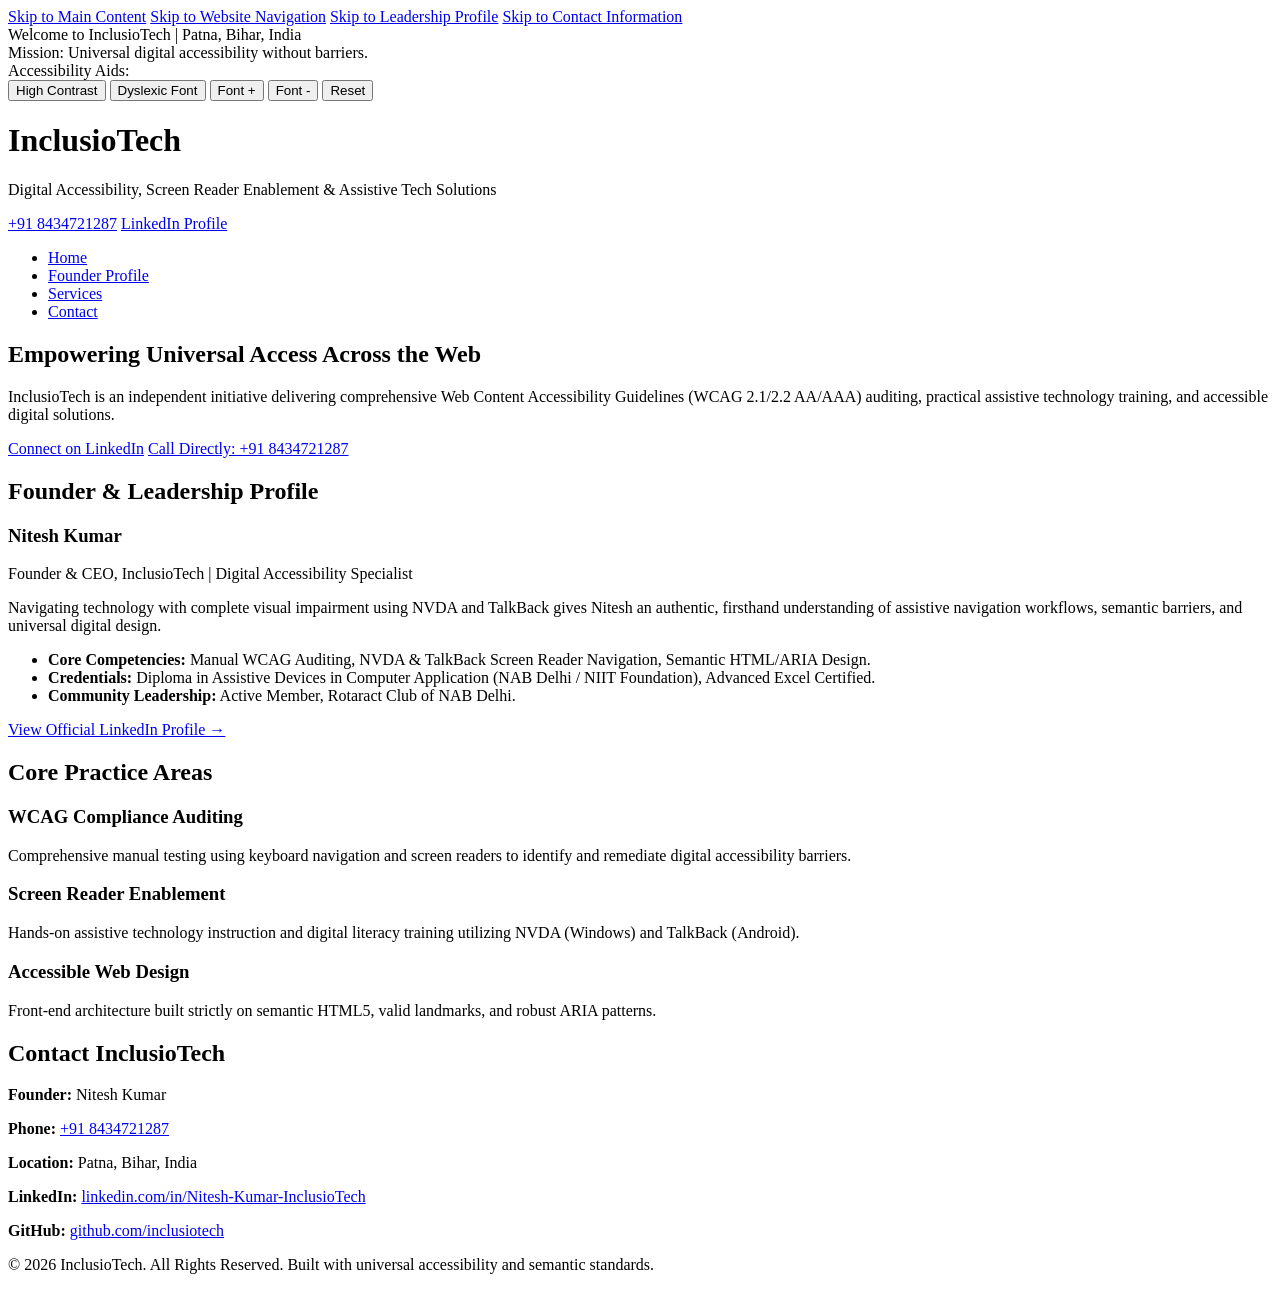
==== index.html @ ae32430d "Update index.html" ====
<!DOCTYPE html>
<html lang="en" dir="ltr">
<head>
  <meta charset="UTF-8">
  <meta name="viewport" content="width=device-width, initial-scale=1.0">
  
  <!-- =====================================================================
       ENTERPRISE METADATA & ACCESSIBILITY DIRECTIVES
       Entity: InclusioTech
       Founder & CEO: Nitesh Kumar
       Conformance: W3C WCAG 2.0 / 2.1 / 2.2 (Level AAA) & WAI-ARIA 1.2
       ===================================================================== -->
  <title>InclusioTech | Nitesh Kumar - Digital Accessibility, WCAG Auditing & Training</title>
  <meta name="title" content="InclusioTech | Nitesh Kumar - Digital Accessibility, WCAG Auditing & Training">
  <meta name="description" content="Official web portal of InclusioTech, founded by Nitesh Kumar. Providing enterprise digital accessibility audits, NVDA & TalkBack screen reader enablement, WCAG compliance training, and assistive technology solutions.">
  <meta name="keywords" content="InclusioTech, Nitesh Kumar, Nitesh InclusioTech, InclusioTech Nitesh Kumar, Digital Accessibility Specialist, NVDA Expert, TalkBack Trainer, WCAG Auditor, Assistive Technology India, Rotaract Club of NAB Delhi">
  <meta name="author" content="Nitesh Kumar">
  <meta name="robots" content="index, follow">
  <link rel="canonical" href="https://inclusiotech.github.io/">

  <!-- Open Graph / LinkedIn / Social Preview -->
  <meta property="og:type" content="website">
  <meta property="og:url" content="https://inclusiotech.github.io/">
  <meta property="og:title" content="InclusioTech | Official Portal of Nitesh Kumar">
  <meta property="og:description" content="Digital Accessibility, Screen Reader Enablement, and Assistive Technology Solutions by Nitesh Kumar.">
  <meta property="og:site_name" content="InclusioTech">

  <!-- Google Knowledge Graph Schema (JSON-LD) -->
  <script type="application/ld+json">
  {
    "@context": "https://schema.org",
    "@graph": [
      {
        "@type": "Person",
        "@id": "https://inclusiotech.github.io/#person",
        "name": "Nitesh Kumar",
        "jobTitle": "Founder & CEO, Digital Accessibility Specialist",
        "url": "https://inclusiotech.github.io/",
        "telephone": "+918434721287",
        "sameAs": [
          "https://www.linkedin.com/in/Nitesh-Kumar-InclusioTech",
          "https://github.com/inclusiotech"
        ],
        "knowsAbout": [
          "Web Content Accessibility Guidelines (WCAG)",
          "NVDA Screen Reader",
          "TalkBack Screen Reader",
          "Digital Accessibility Auditing",
          "Assistive Technology",
          "Accessible Front-End Web Development"
        ],
        "worksFor": {
          "@type": "Organization",
          "@id": "https://inclusiotech.github.io/#organization"
        },
        "memberOf": {
          "@type": "Organization",
          "name": "Rotaract Club of NAB Delhi"
        },
        "address": {
          "@type": "PostalAddress",
          "addressLocality": "Patna",
          "addressRegion": "Bihar",
          "addressCountry": "India"
        }
      },
      {
        "@type": "Organization",
        "@id": "https://inclusiotech.github.io/#organization",
        "name": "InclusioTech",
        "alternateName": ["Inclusio Tech", "InclusioTech by Nitesh Kumar"],
        "url": "https://inclusiotech.github.io/",
        "founder": {
          "@id": "https://inclusiotech.github.io/#person"
        },
        "contactPoint": {
          "@type": "ContactPoint",
          "telephone": "+918434721287",
          "contactType": "customer service",
          "areaServed": "IN",
          "availableLanguage": ["English", "Hindi"]
        },
        "description": "Enterprise digital accessibility auditing, assistive device training, and WCAG compliance consultancy."
      }
    ]
  }
  </script>

  <!-- External Unified Stylesheet -->
  <link rel="stylesheet" href="style.css">
</head>
<body>

  <!-- 1. ACCESSIBLE SKIP LINKS -->
  <nav class="skip-links-region" aria-label="Skip links">
    <a href="#main-content" class="skip-link">Skip to Main Content</a>
    <a href="#menu-navigation" class="skip-link">Skip to Website Navigation</a>
    <a href="#founder-section" class="skip-link">Skip to Leadership Profile</a>
    <a href="#contact-landmark" class="skip-link">Skip to Contact Information</a>
  </nav>

  <!-- 2. TELEMETRY RIBBON -->
  <div class="telemetry-ribbon" aria-label="Live Status Banner">
    <div class="container ribbon-grid">
      <div class="ribbon-block">
        <span id="live-greeting" class="ribbon-highlight">Welcome to InclusioTech</span>
        <span class="divider" aria-hidden="true">|</span>
        <span id="live-location" tabindex="0">Patna, Bihar, India</span>
      </div>
      <div class="ribbon-block ribbon-quote-box" aria-hidden="true">
        <span class="quote-title">Mission: </span>
        <span id="dynamic-quote" class="quote-text">Universal digital accessibility without barriers.</span>
      </div>
    </div>
  </div>

  <!-- 3. ACCESSIBILITY DISPLAY CONTROLS -->
  <div class="a11y-toolbar-region">
    <div class="container a11y-toolbar-flex">
      <span class="toolbar-title" id="toolbar-heading">Accessibility Aids:</span>
      <div class="toolbar-buttons" role="group" aria-labelledby="toolbar-heading">
        <button type="button" id="btn-contrast" class="tool-btn" aria-pressed="false">High Contrast</button>
        <button type="button" id="btn-dyslexic" class="tool-btn" aria-pressed="false">Dyslexic Font</button>
        <button type="button" id="btn-text-inc" class="tool-btn" aria-label="Increase text size">Font +</button>
        <button type="button" id="btn-text-dec" class="tool-btn" aria-label="Decrease text size">Font -</button>
        <button type="button" id="btn-reset-pref" class="tool-btn" aria-label="Reset display preferences">Reset</button>
      </div>
    </div>
  </div>

  <!-- 4. HEADER & BRANDING LANDMARK -->
  <header role="banner" class="site-header">
    <div class="container header-flex">
      <div class="branding-group">
        <h1 id="site-heading">
          <span class="brand-title">InclusioTech</span>
        </h1>
        <p class="brand-tagline">Digital Accessibility, Screen Reader Enablement & Assistive Tech Solutions</p>
      </div>

      <!-- Quick Contact Pills in Header -->
      <div class="header-contact-pills" aria-label="Quick contact links">
        <a href="tel:+918434721287" class="pill-link" aria-label="Call InclusioTech">+91 8434721287</a>
        <a href="https://www.linkedin.com/in/Nitesh-Kumar-InclusioTech" target="_blank" rel="noopener noreferrer" class="pill-link" aria-label="Visit Nitesh Kumar LinkedIn Profile">LinkedIn Profile</a>
      </div>
    </div>

    <!-- Main Navigation Bar -->
    <nav id="menu-navigation" class="main-nav" aria-label="Primary Navigation">
      <div class="container nav-container">
        <ul class="nav-list">
          <li><a href="index.html" class="nav-link active" aria-current="page">Home</a></li>
          <li><a href="#founder-section" class="nav-link">Founder Profile</a></li>
          <li><a href="#services-section" class="nav-link">Services</a></li>
          <li><a href="#contact-landmark" class="nav-link">Contact</a></li>
        </ul>
      </div>
    </nav>
  </header>

  <!-- 5. MAIN CONTENT REGION -->
  <main id="main-content" role="main" class="main-content-region">
    <div class="container">

      <!-- Hero Introduction -->
      <section class="hero-card" aria-labelledby="hero-title">
        <h2 id="hero-title">Empowering Universal Access Across the Web</h2>
        <p>InclusioTech is an independent initiative delivering comprehensive Web Content Accessibility Guidelines (WCAG 2.1/2.2 AA/AAA) auditing, practical assistive technology training, and accessible digital solutions.</p>
        <div class="hero-actions">
          <a href="https://www.linkedin.com/in/Nitesh-Kumar-InclusioTech" target="_blank" rel="noopener noreferrer" class="btn btn-primary">Connect on LinkedIn</a>
          <a href="tel:+918434721287" class="btn btn-secondary">Call Directly: +91 8434721287</a>
        </div>
      </section>

      <!-- Founder & Leadership Section -->
      <section id="founder-section" class="section-card" aria-labelledby="founder-heading">
        <h2 id="founder-heading">Founder & Leadership Profile</h2>
        <div class="founder-details">
          <h3>Nitesh Kumar</h3>
          <p class="role-badge">Founder & CEO, InclusioTech | Digital Accessibility Specialist</p>
          <p>Navigating technology with complete visual impairment using NVDA and TalkBack gives Nitesh an authentic, firsthand understanding of assistive navigation workflows, semantic barriers, and universal digital design.</p>
          
          <ul class="credentials-list">
            <li><strong>Core Competencies:</strong> Manual WCAG Auditing, NVDA & TalkBack Screen Reader Navigation, Semantic HTML/ARIA Design.</li>
            <li><strong>Credentials:</strong> Diploma in Assistive Devices in Computer Application (NAB Delhi / NIIT Foundation), Advanced Excel Certified.</li>
            <li><strong>Community Leadership:</strong> Active Member, Rotaract Club of NAB Delhi.</li>
          </ul>

          <div class="profile-links">
            <a href="https://www.linkedin.com/in/Nitesh-Kumar-InclusioTech" target="_blank" rel="noopener noreferrer" class="social-btn linkedin-btn">
              <span>View Official LinkedIn Profile &rarr;</span>
            </a>
          </div>
        </div>
      </section>

      <!-- Core Services & Expertise -->
      <section id="services-section" class="section-card" aria-labelledby="services-heading">
        <h2 id="services-heading">Core Practice Areas</h2>
        <div class="services-grid">
          <div class="service-item">
            <h3>WCAG Compliance Auditing</h3>
            <p>Comprehensive manual testing using keyboard navigation and screen readers to identify and remediate digital accessibility barriers.</p>
          </div>
          <div class="service-item">
            <h3>Screen Reader Enablement</h3>
            <p>Hands-on assistive technology instruction and digital literacy training utilizing NVDA (Windows) and TalkBack (Android).</p>
          </div>
          <div class="service-item">
            <h3>Accessible Web Design</h3>
            <p>Front-end architecture built strictly on semantic HTML5, valid landmarks, and robust ARIA patterns.</p>
          </div>
        </div>
      </section>

    </div>
  </main>

  <!-- 6. FOOTER LANDMARK -->
  <footer id="contact-landmark" role="contentinfo" class="site-footer">
    <div class="container footer-content">
      <div class="footer-info">
        <h2>Contact InclusioTech</h2>
        <p><strong>Founder:</strong> Nitesh Kumar</p>
        <p><strong>Phone:</strong> <a href="tel:+918434721287">+91 8434721287</a></p>
        <p><strong>Location:</strong> Patna, Bihar, India</p>
        <p><strong>LinkedIn:</strong> <a href="https://www.linkedin.com/in/Nitesh-Kumar-InclusioTech" target="_blank" rel="noopener noreferrer">linkedin.com/in/Nitesh-Kumar-InclusioTech</a></p>
        <p><strong>GitHub:</strong> <a href="https://github.com/inclusiotech" target="_blank" rel="noopener noreferrer">github.com/inclusiotech</a></p>
      </div>
      <div class="footer-bottom">
        <p>&copy; 2026 InclusioTech. All Rights Reserved. Built with universal accessibility and semantic standards.</p>
      </div>
    </div>
  </footer>

</body>
</html>
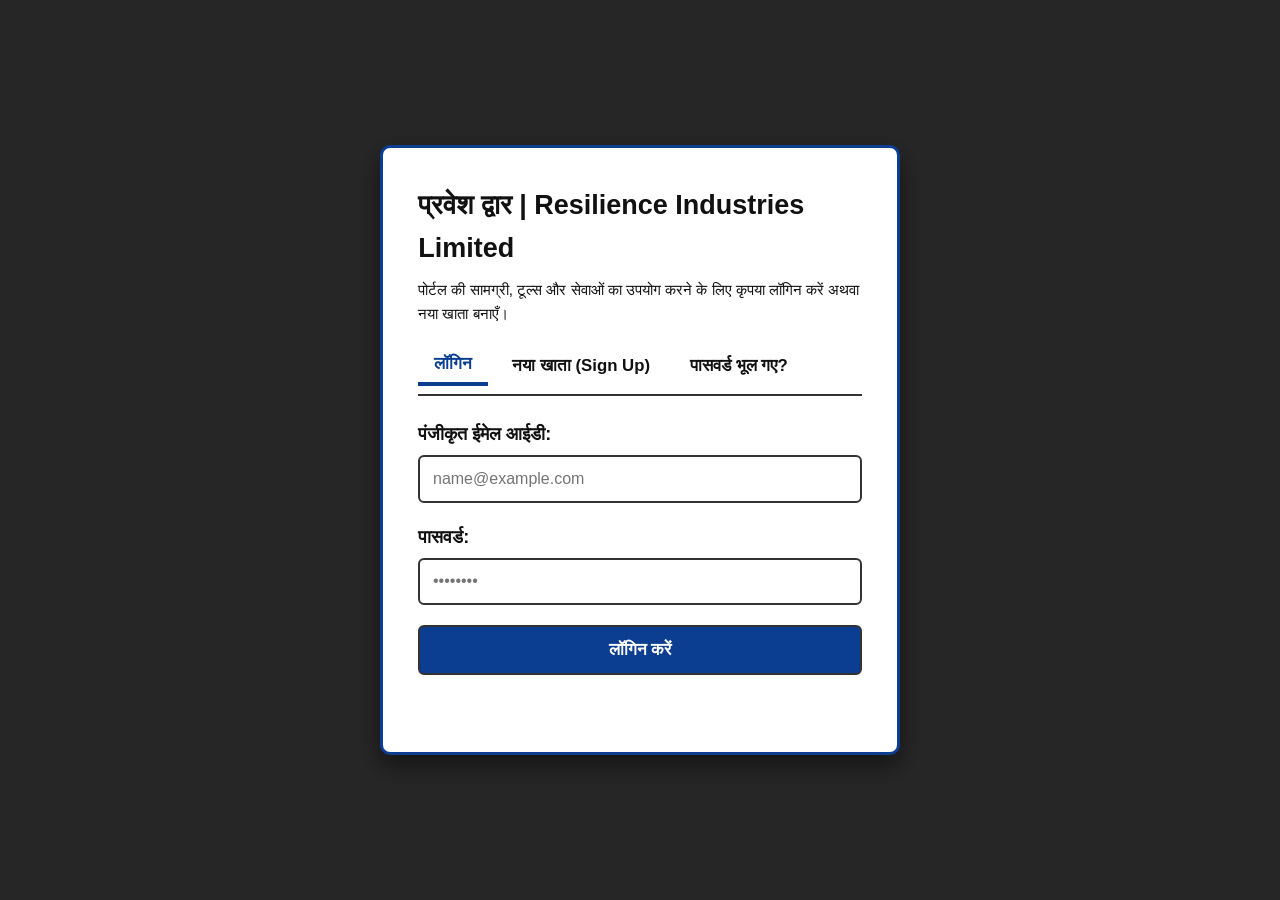
==== commit f2fb2eeb: "Update print statement from 'Hello' to 'Goodbye'" ====
--- a/index.html
+++ b/index.html
@@ -1,237 +1,341 @@
 <!DOCTYPE html>
-<html lang="en" dir="ltr">
+<html lang="hi" dir="ltr">
 <head>
   <meta charset="UTF-8">
   <meta name="viewport" content="width=device-width, initial-scale=1.0">
+  <title>Resilience Industries Limited | डिजिटल एक्सेसिबिलिटी, WCAG 2.2 AAA ऑडिटिंग एवं असिस्टिव सॉल्यूशन्स</title>
   
-  <!-- =====================================================================
-       ENTERPRISE METADATA & ACCESSIBILITY DIRECTIVES
-       Entity: InclusioTech
-       Founder & CEO: Nitesh Kumar
-       Conformance: W3C WCAG 2.0 / 2.1 / 2.2 (Level AAA) & WAI-ARIA 1.2
-       ===================================================================== -->
-  <title>InclusioTech | Nitesh Kumar - Digital Accessibility, WCAG Auditing & Training</title>
-  <meta name="title" content="InclusioTech | Nitesh Kumar - Digital Accessibility, WCAG Auditing & Training">
-  <meta name="description" content="Official web portal of InclusioTech, founded by Nitesh Kumar. Providing enterprise digital accessibility audits, NVDA & TalkBack screen reader enablement, WCAG compliance training, and assistive technology solutions.">
-  <meta name="keywords" content="InclusioTech, Nitesh Kumar, Nitesh InclusioTech, InclusioTech Nitesh Kumar, Digital Accessibility Specialist, NVDA Expert, TalkBack Trainer, WCAG Auditor, Assistive Technology India, Rotaract Club of NAB Delhi">
+  <!-- SEO एवं प्राथमिक मेटा टैग्स -->
+  <meta name="description" content="Resilience Industries Limited (RIL) - विश्वस्तरीय डिजिटल एक्सेसिबिलिटी, WCAG 2.2 AA/AAA ऑडिटिंग, VPAT रिपोर्टिंग और सहायक तकनीक समाधान।">
+  <meta name="keywords" content="Accessibility, WCAG 2.2, VPAT, Screen Reader, NVDA, TalkBack, RIL, Nitesh Kumar">
   <meta name="author" content="Nitesh Kumar">
-  <meta name="robots" content="index, follow">
-  <link rel="canonical" href="https://inclusiotech.github.io/">
-
-  <!-- Open Graph / LinkedIn / Social Preview -->
+  <meta name="theme-color" content="#0b3d91">
+
+  <!-- Open Graph / सोशल मीडिया कार्ड्स -->
+  <meta property="og:title" content="Resilience Industries Limited | सेंटर फॉर डिजिटल एक्सेसिबिलिटी">
+  <meta property="og:description" content="विश्वस्तरीय डिजिटल एक्सेसिबिलिटी, स्क्रीन रीडर ऑडिटिंग एवं कंसल्टेंसी सेवाएं।">
+  <meta property="og:url" content="https://resilience-industries.github.io/">
   <meta property="og:type" content="website">
-  <meta property="og:url" content="https://inclusiotech.github.io/">
-  <meta property="og:title" content="InclusioTech | Official Portal of Nitesh Kumar">
-  <meta property="og:description" content="Digital Accessibility, Screen Reader Enablement, and Assistive Technology Solutions by Nitesh Kumar.">
-  <meta property="og:site_name" content="InclusioTech">
-
-  <!-- Google Knowledge Graph Schema (JSON-LD) -->
+
+  <!-- Schema.org JSON-LD Structured Data -->
   <script type="application/ld+json">
   {
     "@context": "https://schema.org",
-    "@graph": [
-      {
-        "@type": "Person",
-        "@id": "https://inclusiotech.github.io/#person",
-        "name": "Nitesh Kumar",
-        "jobTitle": "Founder & CEO, Digital Accessibility Specialist",
-        "url": "https://inclusiotech.github.io/",
-        "telephone": "+918434721287",
-        "sameAs": [
-          "https://www.linkedin.com/in/Nitesh-Kumar-InclusioTech",
-          "https://github.com/inclusiotech"
-        ],
-        "knowsAbout": [
-          "Web Content Accessibility Guidelines (WCAG)",
-          "NVDA Screen Reader",
-          "TalkBack Screen Reader",
-          "Digital Accessibility Auditing",
-          "Assistive Technology",
-          "Accessible Front-End Web Development"
-        ],
-        "worksFor": {
-          "@type": "Organization",
-          "@id": "https://inclusiotech.github.io/#organization"
-        },
-        "memberOf": {
-          "@type": "Organization",
-          "name": "Rotaract Club of NAB Delhi"
-        },
-        "address": {
-          "@type": "PostalAddress",
-          "addressLocality": "Patna",
-          "addressRegion": "Bihar",
-          "addressCountry": "India"
-        }
-      },
-      {
-        "@type": "Organization",
-        "@id": "https://inclusiotech.github.io/#organization",
-        "name": "InclusioTech",
-        "alternateName": ["Inclusio Tech", "InclusioTech by Nitesh Kumar"],
-        "url": "https://inclusiotech.github.io/",
-        "founder": {
-          "@id": "https://inclusiotech.github.io/#person"
-        },
-        "contactPoint": {
-          "@type": "ContactPoint",
-          "telephone": "+918434721287",
-          "contactType": "customer service",
-          "areaServed": "IN",
-          "availableLanguage": ["English", "Hindi"]
-        },
-        "description": "Enterprise digital accessibility auditing, assistive device training, and WCAG compliance consultancy."
-      }
-    ]
+    "@type": "ProfessionalService",
+    "name": "Resilience Industries Limited",
+    "url": "https://resilience-industries.github.io/",
+    "logo": "https://resilience-industries.github.io/assets/images/logo.png",
+    "founder": {
+      "@type": "Person",
+      "name": "Nitesh Kumar",
+      "sameAs": "https://www.linkedin.com/in/nitesh-kumar-AT"
+    },
+    "sameAs": [
+      "https://www.linkedin.com/company/resilience-industries-limited"
+    ],
+    "telephone": "+91-8434721287",
+    "email": "niteshkumar91845@gmail.com",
+    "address": {
+      "@type": "PostalAddress",
+      "addressLocality": "Masaurhi",
+      "addressRegion": "Bihar",
+      "postalCode": "804452",
+      "addressCountry": "IN"
+    },
+    "description": "Enterprise-grade digital accessibility consulting, WCAG 2.2 AAA conformance testing, and VPAT ACR production."
   }
   </script>
 
-  <!-- External Unified Stylesheet -->
+  <!-- केवल बाहरी स्टाइलशीट (No Inline CSS) -->
   <link rel="stylesheet" href="style.css">
+
+  <!-- तृतीय-पक्ष SDKs (Razorpay & reCAPTCHA v3) -->
+  <script src="https://checkout.razorpay.com/v1/checkout.js" defer></script>
+  <script src="https://www.google.com/recaptcha/api.js?render=6Ldur_MtAAAAAGQlqUGYPk6103KttHViERKln2NF" async defer></script>
+
+  <!-- केवल मुख्य बाहरी जावास्क्रिप्ट मॉड्यूल (No Inline JS) -->
+  <script type="module" src="script.js" defer></script>
 </head>
 <body>
 
-  <!-- 1. ACCESSIBLE SKIP LINKS -->
-  <nav class="skip-links-region" aria-label="Skip links">
-    <a href="#main-content" class="skip-link">Skip to Main Content</a>
-    <a href="#menu-navigation" class="skip-link">Skip to Website Navigation</a>
-    <a href="#founder-section" class="skip-link">Skip to Leadership Profile</a>
-    <a href="#contact-landmark" class="skip-link">Skip to Contact Information</a>
-  </nav>
-
-  <!-- 2. TELEMETRY RIBBON -->
-  <div class="telemetry-ribbon" aria-label="Live Status Banner">
-    <div class="container ribbon-grid">
-      <div class="ribbon-block">
-        <span id="live-greeting" class="ribbon-highlight">Welcome to InclusioTech</span>
-        <span class="divider" aria-hidden="true">|</span>
-        <span id="live-location" tabindex="0">Patna, Bihar, India</span>
-      </div>
-      <div class="ribbon-block ribbon-quote-box" aria-hidden="true">
-        <span class="quote-title">Mission: </span>
-        <span id="dynamic-quote" class="quote-text">Universal digital accessibility without barriers.</span>
-      </div>
+  <!-- 1. कीबोर्ड एवं स्क्रीन रीडर उपयोगकर्ताओं के लिए स्किप लिंक्स -->
+  <a href="#main-content" class="skip-link">सीधे मुख्य सामग्री पर जाएँ (Skip to Content)</a>
+  <a href="#main-navigation" class="skip-link">सीधे नेविगेशन मेन्यू पर जाएँ (Skip to Navigation)</a>
+
+  <!-- 2. अनिवार्य ऑथ-गेटवे मोडल (लॉगिन/साइन-अप वॉल) -->
+  <div id="auth-gate-modal" class="auth-gate-overlay" role="dialog" aria-modal="true" aria-labelledby="auth-modal-title">
+    <div class="auth-gate-box">
+      <h2 id="auth-modal-title" style="margin-bottom: 0.5rem;">प्रवेश द्वार | Resilience Industries Limited</h2>
+      <p style="margin-bottom: 1.2rem; font-size: 0.95rem;">पोर्टल की सामग्री, टूल्स और सेवाओं का उपयोग करने के लिए कृपया लॉगिन करें अथवा नया खाता बनाएँ।</p>
+      
+      <!-- टैब स्विचर -->
+      <div class="auth-tabs" role="tablist" aria-label="प्रमाणीकरण विकल्प">
+        <button id="tab-btn-login" class="auth-tab-btn" role="tab" aria-selected="true" aria-controls="form-login-tab" onclick="switchAuthTab('login')">लॉगिन</button>
+        <button id="tab-btn-signup" class="auth-tab-btn" role="tab" aria-selected="false" aria-controls="form-signup-tab" onclick="switchAuthTab('signup')">नया खाता (Sign Up)</button>
+        <button id="tab-btn-reset" class="auth-tab-btn" role="tab" aria-selected="false" aria-controls="form-reset-tab" onclick="switchAuthTab('reset')">पासवर्ड भूल गए?</button>
+      </div>
+
+      <!-- लॉगिन फ़ॉर्म -->
+      <form id="form-login-tab" role="tabpanel" aria-labelledby="tab-btn-login" onsubmit="handleUserLogin(event)">
+        <div class="form-field">
+          <label for="auth-login-email">पंजीकृत ईमेल आईडी:</label>
+          <input type="email" id="auth-login-email" class="form-control" required autocomplete="email" placeholder="name@example.com">
+        </div>
+        <div class="form-field">
+          <label for="auth-login-pass">पासवर्ड:</label>
+          <input type="password" id="auth-login-pass" class="form-control" required autocomplete="current-password" placeholder="••••••••">
+        </div>
+        <button type="submit" class="btn-primary" style="width: 100%;">लॉगिन करें</button>
+      </form>
+
+      <!-- साइन-अप फ़ॉर्म -->
+      <form id="form-signup-tab" role="tabpanel" aria-labelledby="tab-btn-signup" style="display: none;" onsubmit="handleUserSignUp(event)">
+        <div class="form-field">
+          <label for="auth-signup-email">आधिकारिक ईमेल आईडी:</label>
+          <input type="email" id="auth-signup-email" class="form-control" required autocomplete="email" placeholder="name@example.com">
+        </div>
+        <div class="form-field">
+          <label for="auth-signup-pass">मजबूत पासवर्ड बनाएँ:</label>
+          <input type="password" id="auth-signup-pass" class="form-control" required autocomplete="new-password" placeholder="कम से कम 6 अक्षर">
+        </div>
+        <div class="form-field">
+          <label for="auth-signup-confirm">पासवर्ड की पुष्टि करें:</label>
+          <input type="password" id="auth-signup-confirm" class="form-control" required autocomplete="new-password" placeholder="पासवर्ड दोबारा लिखें">
+        </div>
+        <button type="submit" class="btn-primary" style="width: 100%;">खाता बनाएँ एवं सत्यापन भेजें</button>
+      </form>
+
+      <!-- पासवर्ड रीसेट फ़ॉर्म -->
+      <form id="form-reset-tab" role="tabpanel" aria-labelledby="tab-btn-reset" style="display: none;" onsubmit="handlePasswordReset(event)">
+        <div class="form-field">
+          <label for="auth-reset-email">पंजीकृत ईमेल आईडी दर्ज करें:</label>
+          <input type="email" id="auth-reset-email" class="form-control" required autocomplete="email" placeholder="name@example.com">
+        </div>
+        <button type="submit" class="btn-primary" style="width: 100%;">पासवर्ड रीसेट लिंक भेजें</button>
+      </form>
+
+      <!-- लाइव स्टेटस संदेश (स्क्रीन रीडर अलर्ट) -->
+      <div id="auth-status-message" class="auth-status-alert" role="status" aria-live="polite"></div>
     </div>
   </div>
 
-  <!-- 3. ACCESSIBILITY DISPLAY CONTROLS -->
-  <div class="a11y-toolbar-region">
-    <div class="container a11y-toolbar-flex">
-      <span class="toolbar-title" id="toolbar-heading">Accessibility Aids:</span>
-      <div class="toolbar-buttons" role="group" aria-labelledby="toolbar-heading">
-        <button type="button" id="btn-contrast" class="tool-btn" aria-pressed="false">High Contrast</button>
-        <button type="button" id="btn-dyslexic" class="tool-btn" aria-pressed="false">Dyslexic Font</button>
-        <button type="button" id="btn-text-inc" class="tool-btn" aria-label="Increase text size">Font +</button>
-        <button type="button" id="btn-text-dec" class="tool-btn" aria-label="Decrease text size">Font -</button>
-        <button type="button" id="btn-reset-pref" class="tool-btn" aria-label="Reset display preferences">Reset</button>
-      </div>
-    </div>
+  <!-- 3. मुख्य वेबसाइट रैपर (लॉगिन से पहले हिडन रहेगा) -->
+  <div id="main-site-wrapper" style="display: none;" aria-hidden="true">
+
+    <!-- बैनर लैंडमार्क (Banner Landmark) -->
+    <header role="banner">
+      <div class="container">
+        <div class="banner-grid">
+          
+          <div class="brand-section">
+            <img src="assets/images/logo.png" alt="रेज़िलिएंस इंडस्ट्रीज़ लिमिटेड आधिकारिक लोगो - नितेश कुमार" class="company-logo" onerror="this.src='logo.png'; this.onerror=null;">
+            <div>
+              <h1 class="brand-title">Resilience Industries Limited</h1>
+              <p class="brand-tagline">सेंटर फॉर डिजिटल एक्सेसिबिलिटी, WCAG 2.2 AAA कंप्लायंस एवं असिस्टिव टेक्नोलॉजी लैब्स</p>
+            </div>
+          </div>
+
+          <!-- लाइव ऑटो-अपडेटिंग इन्फो कार्ड -->
+          <div class="dynamic-banner-info" role="region" aria-label="लाइव मौसम, समय एवं अभिवादन">
+            <div id="banner-greeting" class="banner-greeting-text">नमस्ते | रेज़िलिएंस इंडस्ट्रीज़ लिमिटेड</div>
+            <div class="live-metrics-row">
+              <div>⏰ समय: <span id="live-clock">--:--:--</span></div>
+              <div>📅 <span id="live-calendar">दिनांक लोड हो रहा है...</span></div>
+            </div>
+            <div id="live-weather">लाइव मौसम डेटा लोड हो रहा है...</div>
+          </div>
+
+          <!-- एक्सेसिबिलिटी टूल्स एवं सेशन प्रोफाइल -->
+          <div class="a11y-controls-group" role="region" aria-label="डिस्प्ले एवं सत्र सेटिंग्स">
+            <button id="btn-dark-mode" class="btn-ctrl" aria-pressed="false" onclick="toggleDarkMode()">🌓 डार्क मोड</button>
+            <button id="btn-high-contrast" class="btn-ctrl" aria-pressed="false" onclick="toggleHighContrast()">👁️ हाई कंट्रास्ट</button>
+            <button class="btn-ctrl" onclick="handleUserLogout()" style="color: #c0392b;">लॉग आउट</button>
+          </div>
+
+        </div>
+        <div id="user-session-greeting" style="margin-top: 0.6rem; font-size: 0.9rem; font-weight: 700;"></div>
+      </div>
+    </header>
+
+    <!-- नेविगेशन लैंडमार्क (14 आधिकारिक पेजों की सूची) -->
+    <nav id="main-navigation" role="navigation" aria-label="मुख्य वेबसाइट मेन्यू">
+      <div class="container">
+        <ul class="nav-links-list">
+          <li><a href="index.html" aria-current="page">होम (Home)</a></li>
+          <li><a href="about.html">हमारे बारे में (About Us)</a></li>
+          <li><a href="services.html">सेवाएं (Services)</a></li>
+          <li><a href="audits.html">एक्सेसिबिलिटी ऑडिट (Audits)</a></li>
+          <li><a href="vpat.html">VPAT सेवाएं (VPAT / ACR)</a></li>
+          <li><a href="courses.html">कोर्सेज एवं ट्रेनिंग (Courses)</a></li>
+          <li><a href="tools.html">टूल्स एवं लैब्स (Tools)</a></li>
+          <li><a href="faq.html">सामान्य प्रश्न (FAQ)</a></li>
+          <li><a href="contact.html">संपर्क करें (Contact)</a></li>
+          <li><a href="login.html">लॉगिन (Login)</a></li>
+          <li><a href="signup.html">रजिस्ट्रेशन (Sign Up)</a></li>
+          <li><a href="sitemap.html">साइटमैप (Sitemap)</a></li>
+          <li><a href="accessibility-statement.html">एक्सेसिबिलिटी स्टेटमेंट</a></li>
+          <li><a href="privacy-policy.html">गोपनीयता नीति (Privacy Policy)</a></li>
+        </ul>
+      </div>
+    </nav>
+
+    <!-- मुख्य लैंडमार्क (Main Content Landmark) -->
+    <main id="main-content" role="main">
+      <div class="container">
+        
+        <!-- यूनिवर्सल सर्च लैंडमार्क -->
+        <section role="search" aria-label="वेबसाइट पर खोजें" style="margin-bottom: 2rem;">
+          <form class="form-field" onsubmit="event.preventDefault(); alert('खोज परिणाम शीघ्र प्रदर्शित होंगे।');">
+            <label for="global-search-input" class="sr-only">पोर्टल में खोजें</label>
+            <div style="display: flex; gap: 0.5rem;">
+              <input type="search" id="global-search-input" class="form-control" placeholder="ऑडिट, VPAT, टूल्स, कोर्सेज या नीतियां खोजें..." required>
+              <button type="submit" class="btn-primary" style="white-space: nowrap;">सर्च करें</button>
+            </div>
+          </form>
+        </section>
+
+        <div class="main-layout-grid">
+          
+          <!-- प्राथमिक सामग्री स्तंभ -->
+          <div class="primary-column">
+            
+            <article class="card">
+              <h2>सटीक एवं प्रमाणित डिजिटल एक्सेसिबिलिटी आर्किटेक्चर</h2>
+              <p>
+                रेज़िलिएंस इंडस्ट्रीज़ लिमिटेड (RIL) वैश्विक स्तर पर डिजिटल प्लेटफॉर्म्स, वेब ऐप्लिकेशन्स, मोबाइल ऐप्स और दस्तावेज़ों को 
+                <strong>W3C WCAG 2.2 Conformance Levels (A, AA, AAA)</strong> और <strong>W3C WAI-ARIA 1.2</strong> के अनुरूप तैयार करता है।
+              </p>
+              <p style="margin-top: 0.8rem;">
+                हमारा नेतृत्व 100% दृष्टिबाधित (AIIMS एवं भारत सरकार द्वारा प्रमाणित) डिजिटल एक्सेसिबिलिटी एनालिस्ट द्वारा किया जाता है, 
+                जो स्वचालित उपकरणों के साथ-साथ वास्तविक स्क्रीन रीडर्स (TalkBack, NVDA, JAWS) द्वारा गहन मैन्युअल परीक्षण सुनिश्चित करता है।
+              </p>
+            </article>
+
+            <!-- मुख्य सेवाएं -->
+            <section class="card" aria-labelledby="services-heading">
+              <h2 id="services-heading">हमारी मुख्य विशेषज्ञताएं</h2>
+              <ul style="padding-left: 1.5rem; margin-top: 0.8rem;">
+                <li><strong>संपूर्ण WCAG 2.2 AAA ऑडिटिंग:</strong> कोड स्ट्रक्चर, सिमेंटिक लैंडमार्क्स और कीबोर्ड ट्रैप्स का व्यापक मूल्यांकन।</li>
+                <li><strong>VPAT / ACR रिपोर्टिंग:</strong> ITI मानक अनुसार Section 508, EN 301 549 एवं वैश्विक कंप्लायंस दस्तावेज़ीकरण।</li>
+                <li><strong>डेवलपर रिमेडिएशन कोड:</strong> सीधे GitHub PR और Jira टिकट्स में तत्काल सुधार योग्य कोड समाधान।</li>
+                <li><strong>असिस्टिव टेक्नोलॉजी कंसल्टिंग:</strong> दृष्टिबाधित यूज़र्स के लिए सहज और उत्पादक डिजिटल अनुभव।</li>
+              </ul>
+            </section>
+
+            <!-- पेमेंट-फ़र्स्ट सर्विस रिक्वेस्ट कार्ड (Razorpay Integration) -->
+            <section class="card" aria-labelledby="instant-service-heading">
+              <h3 id="instant-service-heading">त्वरित एक्सेसिबिलिटी ऑडिट अनुरोध (भुगतान-प्रथम सेवा)</h3>
+              <p style="margin-bottom: 1rem;">वेबसाइट प्रारंभिक एक्सेसिबिलिटी विश्लेषण के लिए सीधे अनुरोध करें। पहले सुरक्षित भुगतान होगा, तत्पश्चात आपका विवरण हमारे रिकॉर्ड में दर्ज होगा।</p>
+              
+              <form onsubmit="initiatePaidRequest(event, 'वेबसाइट प्रारंभिक ऑडिट', 500)">
+                <div class="form-field">
+                  <label for="audit-site-url">आपकी वेबसाइट का यूआरएल (URL):</label>
+                  <input type="url" id="audit-site-url" name="client_url" class="form-control" required placeholder="https://example.com">
+                </div>
+                <div class="form-field">
+                  <label for="audit-notes">विशेष आवश्यकताएँ या प्राथमिकताएँ:</label>
+                  <textarea id="audit-notes" name="client_notes" class="form-control" rows="3" placeholder="ऑडिट के संबंध में अतिरिक्त जानकारी..."></textarea>
+                </div>
+                <button type="submit" class="btn-primary">भुगतान करें एवं ऑडिट बुक करें (₹500)</button>
+                <div class="payment-status-msg" role="status" aria-live="polite" style="margin-top: 0.8rem; font-weight: 700;"></div>
+              </form>
+            </section>
+
+          </div>
+
+          <!-- कॉम्प्लिमेंटरी लैंडमार्क (Aside / Sidebar) -->
+          <aside role="complementary" aria-label="त्वरित सुझाव एवं प्रतिक्रिया">
+            
+            <!-- त्वरित फ़ीडबैक एवं सुझाव फ़ॉर्म (Web3Forms Universal Dispatch) -->
+            <div class="card">
+              <h3>त्वरित फ़ीडबैक एवं सुझाव</h3>
+              <p style="font-size: 0.95rem; margin-bottom: 1rem;">वेबसाइट या नए टूल्स के संबंध में अपने विचार सीधे हमारे इनबॉक्स में भेजें:</p>
+              
+              <form onsubmit="submitUniversalForm(event, 'होमपेज त्वरित सुझाव')">
+                <div class="form-field">
+                  <label for="fb-name">आपका नाम:</label>
+                  <input type="text" id="fb-name" name="name" class="form-control" required>
+                </div>
+                <div class="form-field">
+                  <label for="fb-msg">आपका सुझाव / फ़ीडबैक:</label>
+                  <textarea id="fb-msg" name="message" class="form-control" rows="3" required></textarea>
+                </div>
+                <button type="submit" class="btn-primary" style="width: 100%;">संदेश भेजें</button>
+                <div class="form-status-msg" role="status" aria-live="polite" style="margin-top: 0.8rem; font-weight: 700;"></div>
+              </form>
+            </div>
+
+            <!-- संपर्क विवरण कार्ड -->
+            <div class="card">
+              <h3>आधिकारिक संपर्क</h3>
+              <p><strong>नितेश कुमार</strong><br>संस्थापक एवं एक्सेसिबिलिटी एनालिस्ट</p>
+              <p style="margin-top: 0.6rem;">📞 <a href="tel:+918434721287" style="color: var(--primary-color);">+91 8434721287</a></p>
+              <p>✉️ <a href="mailto:niteshkumar91845@gmail.com" style="color: var(--primary-color); word-break: break-all;">niteshkumar91845@gmail.com</a></p>
+              <p style="margin-top: 0.6rem;">📍 दिनकर नगर, दहीभत्ता, वार्ड 1, मसौढ़ी, पटना, बिहार - 804452</p>
+            </div>
+
+          </aside>
+
+        </div>
+      </div>
+    </main>
+
+    <!-- फुटर लैंडमार्क (Contentinfo Landmark & Live Public Web Analytics) -->
+    <footer role="contentinfo">
+      <div class="container">
+        
+        <div class="footer-grid">
+          
+          <!-- एनालिटिक्स डैशबोर्ड कार्ड -->
+          <div class="analytics-widget" role="region" aria-label="वेबसाइट सार्वजनिक एनालिटिक्स">
+            <h3>सार्वजनिक वेब एनालिटिक्स</h3>
+            <p style="font-size: 0.9rem; margin-bottom: 0.6rem;">पारदर्शिता हेतु लाइव आगंतुक एवं पृष्ठ आंकड़े:</p>
+            <div class="analytics-stat-row">
+              <span>कुल पेज व्यूज:</span>
+              <span id="analytics-pageviews" class="analytics-stat-val">0</span>
+            </div>
+            <div class="analytics-stat-row">
+              <span>सक्रिय सत्र (Sessions):</span>
+              <span id="analytics-sessions" class="analytics-stat-val">0</span>
+            </div>
+            <div class="analytics-stat-row">
+              <span>गहन पठन (Deep Reads):</span>
+              <span id="analytics-reads" class="analytics-stat-val">0</span>
+            </div>
+          </div>
+
+          <!-- त्वरित कानूनी लिंक्स -->
+          <div>
+            <h3>महत्वपूर्ण एवं कानूनी नीतियां</h3>
+            <ul style="list-style: none; margin-top: 0.6rem; display: flex; flex-direction: column; gap: 0.4rem;">
+              <li><a href="terms.html" style="color: var(--text-color);">नियम व शर्तें (Terms of Use)</a></li>
+              <li><a href="privacy-policy.html" style="color: var(--text-color);">गोपनीयता नीति (Privacy Policy)</a></li>
+              <li><a href="refund-policy.html" style="color: var(--text-color);">रिफंड एवं कैंसिलेशन नीति</a></li>
+              <li><a href="accessibility-statement.html" style="color: var(--text-color);">एक्सेसिबिलिटी स्टेटमेंट</a></li>
+              <li><a href="sitemap.html" style="color: var(--text-color);">साइटमैप (Sitemap)</a></li>
+            </ul>
+          </div>
+
+          <!-- आधिकारिक सोशल मीडिया प्रोफाइल्स -->
+          <div>
+            <h3>आधिकारिक प्रोफाइल्स</h3>
+            <ul style="list-style: none; margin-top: 0.6rem; display: flex; flex-direction: column; gap: 0.4rem;">
+              <li><a href="https://www.linkedin.com/company/resilience-industries-limited" target="_blank" rel="noopener noreferrer" style="color: var(--text-color);">LinkedIn कंपनी पेज</a></li>
+              <li><a href="https://www.linkedin.com/in/nitesh-kumar-AT" target="_blank" rel="noopener noreferrer" style="color: var(--text-color);">LinkedIn व्यक्तिगत प्रोफाइल</a></li>
+              <li><a href="https://github.com/resilience-industries/resilience-industries.github.io" target="_blank" rel="noopener noreferrer" style="color: var(--text-color);">GitHub आधिकारिक रिपॉजिटरी</a></li>
+            </ul>
+          </div>
+
+        </div>
+
+        <div class="copyright-bar">
+          <p>&copy; 2026 Resilience Industries Limited. सर्वाधिकार सुरक्षित। 100% WCAG 2.2 AAA एवं W3C WAI-ARIA 1.2 कंप्लायंट सिस्टम।</p>
+        </div>
+
+      </div>
+    </footer>
+
   </div>
-
-  <!-- 4. HEADER & BRANDING LANDMARK -->
-  <header role="banner" class="site-header">
-    <div class="container header-flex">
-      <div class="branding-group">
-        <h1 id="site-heading">
-          <span class="brand-title">InclusioTech</span>
-        </h1>
-        <p class="brand-tagline">Digital Accessibility, Screen Reader Enablement & Assistive Tech Solutions</p>
-      </div>
-
-      <!-- Quick Contact Pills in Header -->
-      <div class="header-contact-pills" aria-label="Quick contact links">
-        <a href="tel:+918434721287" class="pill-link" aria-label="Call InclusioTech">+91 8434721287</a>
-        <a href="https://www.linkedin.com/in/Nitesh-Kumar-InclusioTech" target="_blank" rel="noopener noreferrer" class="pill-link" aria-label="Visit Nitesh Kumar LinkedIn Profile">LinkedIn Profile</a>
-      </div>
-    </div>
-
-    <!-- Main Navigation Bar -->
-    <nav id="menu-navigation" class="main-nav" aria-label="Primary Navigation">
-      <div class="container nav-container">
-        <ul class="nav-list">
-          <li><a href="index.html" class="nav-link active" aria-current="page">Home</a></li>
-          <li><a href="#founder-section" class="nav-link">Founder Profile</a></li>
-          <li><a href="#services-section" class="nav-link">Services</a></li>
-          <li><a href="#contact-landmark" class="nav-link">Contact</a></li>
-        </ul>
-      </div>
-    </nav>
-  </header>
-
-  <!-- 5. MAIN CONTENT REGION -->
-  <main id="main-content" role="main" class="main-content-region">
-    <div class="container">
-
-      <!-- Hero Introduction -->
-      <section class="hero-card" aria-labelledby="hero-title">
-        <h2 id="hero-title">Empowering Universal Access Across the Web</h2>
-        <p>InclusioTech is an independent initiative delivering comprehensive Web Content Accessibility Guidelines (WCAG 2.1/2.2 AA/AAA) auditing, practical assistive technology training, and accessible digital solutions.</p>
-        <div class="hero-actions">
-          <a href="https://www.linkedin.com/in/Nitesh-Kumar-InclusioTech" target="_blank" rel="noopener noreferrer" class="btn btn-primary">Connect on LinkedIn</a>
-          <a href="tel:+918434721287" class="btn btn-secondary">Call Directly: +91 8434721287</a>
-        </div>
-      </section>
-
-      <!-- Founder & Leadership Section -->
-      <section id="founder-section" class="section-card" aria-labelledby="founder-heading">
-        <h2 id="founder-heading">Founder & Leadership Profile</h2>
-        <div class="founder-details">
-          <h3>Nitesh Kumar</h3>
-          <p class="role-badge">Founder & CEO, InclusioTech | Digital Accessibility Specialist</p>
-          <p>Navigating technology with complete visual impairment using NVDA and TalkBack gives Nitesh an authentic, firsthand understanding of assistive navigation workflows, semantic barriers, and universal digital design.</p>
-          
-          <ul class="credentials-list">
-            <li><strong>Core Competencies:</strong> Manual WCAG Auditing, NVDA & TalkBack Screen Reader Navigation, Semantic HTML/ARIA Design.</li>
-            <li><strong>Credentials:</strong> Diploma in Assistive Devices in Computer Application (NAB Delhi / NIIT Foundation), Advanced Excel Certified.</li>
-            <li><strong>Community Leadership:</strong> Active Member, Rotaract Club of NAB Delhi.</li>
-          </ul>
-
-          <div class="profile-links">
-            <a href="https://www.linkedin.com/in/Nitesh-Kumar-InclusioTech" target="_blank" rel="noopener noreferrer" class="social-btn linkedin-btn">
-              <span>View Official LinkedIn Profile &rarr;</span>
-            </a>
-          </div>
-        </div>
-      </section>
-
-      <!-- Core Services & Expertise -->
-      <section id="services-section" class="section-card" aria-labelledby="services-heading">
-        <h2 id="services-heading">Core Practice Areas</h2>
-        <div class="services-grid">
-          <div class="service-item">
-            <h3>WCAG Compliance Auditing</h3>
-            <p>Comprehensive manual testing using keyboard navigation and screen readers to identify and remediate digital accessibility barriers.</p>
-          </div>
-          <div class="service-item">
-            <h3>Screen Reader Enablement</h3>
-            <p>Hands-on assistive technology instruction and digital literacy training utilizing NVDA (Windows) and TalkBack (Android).</p>
-          </div>
-          <div class="service-item">
-            <h3>Accessible Web Design</h3>
-            <p>Front-end architecture built strictly on semantic HTML5, valid landmarks, and robust ARIA patterns.</p>
-          </div>
-        </div>
-      </section>
-
-    </div>
-  </main>
-
-  <!-- 6. FOOTER LANDMARK -->
-  <footer id="contact-landmark" role="contentinfo" class="site-footer">
-    <div class="container footer-content">
-      <div class="footer-info">
-        <h2>Contact InclusioTech</h2>
-        <p><strong>Founder:</strong> Nitesh Kumar</p>
-        <p><strong>Phone:</strong> <a href="tel:+918434721287">+91 8434721287</a></p>
-        <p><strong>Location:</strong> Patna, Bihar, India</p>
-        <p><strong>LinkedIn:</strong> <a href="https://www.linkedin.com/in/Nitesh-Kumar-InclusioTech" target="_blank" rel="noopener noreferrer">linkedin.com/in/Nitesh-Kumar-InclusioTech</a></p>
-        <p><strong>GitHub:</strong> <a href="https://github.com/inclusiotech" target="_blank" rel="noopener noreferrer">github.com/inclusiotech</a></p>
-      </div>
-      <div class="footer-bottom">
-        <p>&copy; 2026 InclusioTech. All Rights Reserved. Built with universal accessibility and semantic standards.</p>
-      </div>
-    </div>
-  </footer>
 
 </body>
 </html>
--- a/style.css
+++ b/style.css
@@ -0,0 +1,411 @@
+/**
+ * Resilience Industries Limited (RIL)
+ * Master Stylesheet: style.css
+ * Standard: WCAG 2.2 AAA Compliant | High Contrast & Dark Mode Supported
+ */
+
+/* --- 1. Root & Color Themes --- */
+:root {
+  --bg-color: #ffffff;
+  --text-color: #111111;
+  --primary-color: #0b3d91;
+  --primary-hover: #07275d;
+  --surface-color: #f8f9fa;
+  --border-color: #333333;
+  --focus-ring: #d35400;
+  --accent-color: #1e824c;
+  --card-bg: #ffffff;
+  --shadow: 0 4px 6px rgba(0, 0, 0, 0.1);
+  --font-family: -apple-system, BlinkMacSystemFont, "Segoe UI", Roboto, "Helvetica Neue", Arial, sans-serif;
+}
+
+[data-theme="dark"] {
+  --bg-color: #121212;
+  --text-color: #f5f5f5;
+  --primary-color: #64b5f6;
+  --primary-hover: #90caf9;
+  --surface-color: #1e1e1e;
+  --border-color: #777777;
+  --focus-ring: #ffb74d;
+  --accent-color: #81c784;
+  --card-bg: #1e1e1e;
+  --shadow: 0 4px 6px rgba(0, 0, 0, 0.5);
+}
+
+[data-contrast="high"] {
+  --bg-color: #000000 !important;
+  --text-color: #ffffff !important;
+  --primary-color: #ffff00 !important;
+  --primary-hover: #ffff80 !important;
+  --surface-color: #000000 !important;
+  --border-color: #ffffff !important;
+  --focus-ring: #00ffff !important;
+  --accent-color: #00ff00 !important;
+  --card-bg: #000000 !important;
+  --shadow: none !important;
+}
+
+/* --- 2. Base & Reset --- */
+* {
+  box-sizing: border-box;
+  margin: 0;
+  padding: 0;
+}
+
+body {
+  font-family: var(--font-family);
+  background-color: var(--bg-color);
+  color: var(--text-color);
+  line-height: 1.6;
+  font-size: 1.125rem; /* 18px for optimal readability */
+}
+
+/* Strict Focus Indicator for Keyboard & Screen Reader Users (WCAG 2.2 AAA) */
+:focus-visible {
+  outline: 4px solid var(--focus-ring) !important;
+  outline-offset: 3px !important;
+}
+
+/* Screen Reader Only Utility */
+.sr-only {
+  position: absolute !important;
+  width: 1px !important;
+  height: 1px !important;
+  padding: 0 !important;
+  margin: -1px !important;
+  overflow: hidden !important;
+  clip: rect(0, 0, 0, 0) !important;
+  white-space: nowrap !important;
+  border: 0 !important;
+}
+
+/* Skip Navigation Link */
+.skip-link {
+  position: absolute;
+  top: -150px;
+  left: 15px;
+  background: var(--primary-color);
+  color: #ffffff;
+  padding: 12px 20px;
+  z-index: 10000;
+  font-weight: 700;
+  text-decoration: none;
+  border: 2px solid #ffffff;
+  border-radius: 4px;
+}
+
+.skip-link:focus {
+  top: 15px;
+}
+
+/* Layout Containers */
+.container {
+  max-width: 1280px;
+  margin: 0 auto;
+  padding: 1.25rem;
+}
+
+/* --- 3. Banner Landmark (Top Header) --- */
+header[role="banner"] {
+  background-color: var(--surface-color);
+  border-bottom: 3px solid var(--border-color);
+  padding: 1rem 0;
+}
+
+.banner-grid {
+  display: flex;
+  flex-wrap: wrap;
+  justify-content: space-between;
+  align-items: center;
+  gap: 1.5rem;
+}
+
+.brand-section {
+  display: flex;
+  align-items: center;
+  gap: 1.2rem;
+}
+
+.company-logo {
+  width: 75px;
+  height: 75px;
+  border-radius: 50%;
+  border: 3px solid var(--primary-color);
+  object-fit: cover;
+  background-color: #eaeaea;
+}
+
+.brand-title {
+  font-size: 1.75rem;
+  font-weight: 800;
+  color: var(--primary-color);
+  letter-spacing: -0.5px;
+}
+
+.brand-tagline {
+  font-size: 1rem;
+  font-weight: 600;
+}
+
+/* Live Dynamic Info: Clock, Weather, Greetings */
+.dynamic-banner-info {
+  display: flex;
+  flex-direction: column;
+  gap: 0.3rem;
+  background: var(--card-bg);
+  padding: 0.8rem 1.2rem;
+  border: 2px solid var(--border-color);
+  border-radius: 6px;
+  font-size: 0.95rem;
+  font-weight: 600;
+}
+
+.banner-greeting-text {
+  color: var(--accent-color);
+  font-size: 1.05rem;
+  font-weight: 700;
+}
+
+.live-metrics-row {
+  display: flex;
+  flex-wrap: wrap;
+  gap: 1rem;
+}
+
+/* Accessibility Mode Controls */
+.a11y-controls-group {
+  display: flex;
+  gap: 0.6rem;
+}
+
+.btn-ctrl {
+  background-color: var(--card-bg);
+  color: var(--text-color);
+  border: 2px solid var(--border-color);
+  padding: 0.5rem 0.9rem;
+  border-radius: 6px;
+  font-size: 0.95rem;
+  font-weight: 700;
+  cursor: pointer;
+  display: inline-flex;
+  align-items: center;
+  gap: 0.4rem;
+}
+
+.btn-ctrl:hover {
+  background-color: var(--primary-color);
+  color: #ffffff;
+}
+
+/* --- 4. Navigation Landmark --- */
+nav[role="navigation"] {
+  background-color: var(--primary-color);
+  border-bottom: 2px solid var(--border-color);
+}
+
+.nav-links-list {
+  display: flex;
+  flex-wrap: wrap;
+  list-style: none;
+  gap: 0.5rem;
+  padding: 0.5rem 0;
+}
+
+.nav-links-list li a {
+  display: inline-block;
+  color: #ffffff;
+  text-decoration: none;
+  font-weight: 600;
+  font-size: 1rem;
+  padding: 0.6rem 0.9rem;
+  border-radius: 4px;
+}
+
+.nav-links-list li a:hover,
+.nav-links-list li a[aria-current="page"] {
+  background-color: rgba(255, 255, 255, 0.2);
+  text-decoration: underline;
+  text-underline-offset: 4px;
+}
+
+[data-contrast="high"] .nav-links-list li a {
+  color: #ffff00 !important;
+}
+
+[data-contrast="high"] .nav-links-list li a:hover {
+  background-color: #ffffff !important;
+  color: #000000 !important;
+}
+
+/* --- 5. Main Content Layout --- */
+main[role="main"] {
+  padding: 2.5rem 0;
+  min-height: 60vh;
+}
+
+.main-layout-grid {
+  display: grid;
+  grid-template-columns: 2.5fr 1fr;
+  gap: 2.5rem;
+}
+
+@media (max-width: 900px) {
+  .main-layout-grid {
+    grid-template-columns: 1fr;
+  }
+}
+
+.card {
+  background-color: var(--card-bg);
+  border: 2px solid var(--border-color);
+  border-radius: 8px;
+  padding: 1.8rem;
+  margin-bottom: 2rem;
+  box-shadow: var(--shadow);
+}
+
+.card h2, .card h3 {
+  color: var(--primary-color);
+  margin-bottom: 1rem;
+  font-weight: 800;
+}
+
+/* Universal Form Styling */
+.form-field {
+  margin-bottom: 1.25rem;
+}
+
+.form-field label {
+  display: block;
+  margin-bottom: 0.4rem;
+  font-weight: 700;
+}
+
+.form-control {
+  width: 100%;
+  padding: 0.8rem;
+  font-size: 1rem;
+  background-color: var(--bg-color);
+  color: var(--text-color);
+  border: 2px solid var(--border-color);
+  border-radius: 6px;
+  font-family: inherit;
+}
+
+.btn-primary {
+  background-color: var(--primary-color);
+  color: #ffffff;
+  border: 2px solid var(--border-color);
+  padding: 0.8rem 1.5rem;
+  font-size: 1.05rem;
+  font-weight: 700;
+  border-radius: 6px;
+  cursor: pointer;
+  display: inline-block;
+  text-decoration: none;
+}
+
+.btn-primary:hover {
+  background-color: var(--primary-hover);
+}
+
+/* --- 6. Auth Gate Modal (Enforced Login Overlay) --- */
+.auth-gate-overlay {
+  position: fixed;
+  top: 0;
+  left: 0;
+  width: 100%;
+  height: 100%;
+  background: rgba(0, 0, 0, 0.85);
+  display: flex;
+  justify-content: center;
+  align-items: center;
+  z-index: 99999;
+  padding: 1rem;
+}
+
+.auth-gate-box {
+  background-color: var(--card-bg);
+  color: var(--text-color);
+  border: 3px solid var(--primary-color);
+  border-radius: 10px;
+  padding: 2.2rem;
+  max-width: 520px;
+  width: 100%;
+  box-shadow: 0 10px 25px rgba(0,0,0,0.5);
+  max-height: 90vh;
+  overflow-y: auto;
+}
+
+.auth-tabs {
+  display: flex;
+  gap: 0.5rem;
+  margin-bottom: 1.5rem;
+  border-bottom: 2px solid var(--border-color);
+  padding-bottom: 0.5rem;
+}
+
+.auth-tab-btn {
+  background: none;
+  border: none;
+  font-size: 1.05rem;
+  font-weight: 700;
+  color: var(--text-color);
+  padding: 0.5rem 1rem;
+  cursor: pointer;
+}
+
+.auth-tab-btn[aria-selected="true"] {
+  color: var(--primary-color);
+  border-bottom: 4px solid var(--primary-color);
+}
+
+.auth-status-alert {
+  margin-top: 1rem;
+  padding: 0.8rem;
+  border-radius: 4px;
+  font-weight: 700;
+}
+
+/* --- 7. Footer & Public Web Analytics --- */
+footer[role="contentinfo"] {
+  background-color: var(--surface-color);
+  border-top: 3px solid var(--border-color);
+  padding: 3rem 0 1.5rem;
+  margin-top: 3rem;
+}
+
+.footer-grid {
+  display: grid;
+  grid-template-columns: repeat(auto-fit, minmax(260px, 1fr));
+  gap: 2rem;
+  margin-bottom: 2rem;
+}
+
+.analytics-widget {
+  background-color: var(--card-bg);
+  border: 2px solid var(--border-color);
+  border-radius: 6px;
+  padding: 1.2rem;
+}
+
+.analytics-stat-row {
+  display: flex;
+  justify-content: space-between;
+  padding: 0.4rem 0;
+  border-bottom: 1px dotted var(--border-color);
+  font-weight: 600;
+}
+
+.analytics-stat-val {
+  color: var(--primary-color);
+  font-weight: 800;
+}
+
+.copyright-bar {
+  text-align: center;
+  padding-top: 1.5rem;
+  border-top: 1px solid var(--border-color);
+  font-size: 0.95rem;
+  font-weight: 600;
+}
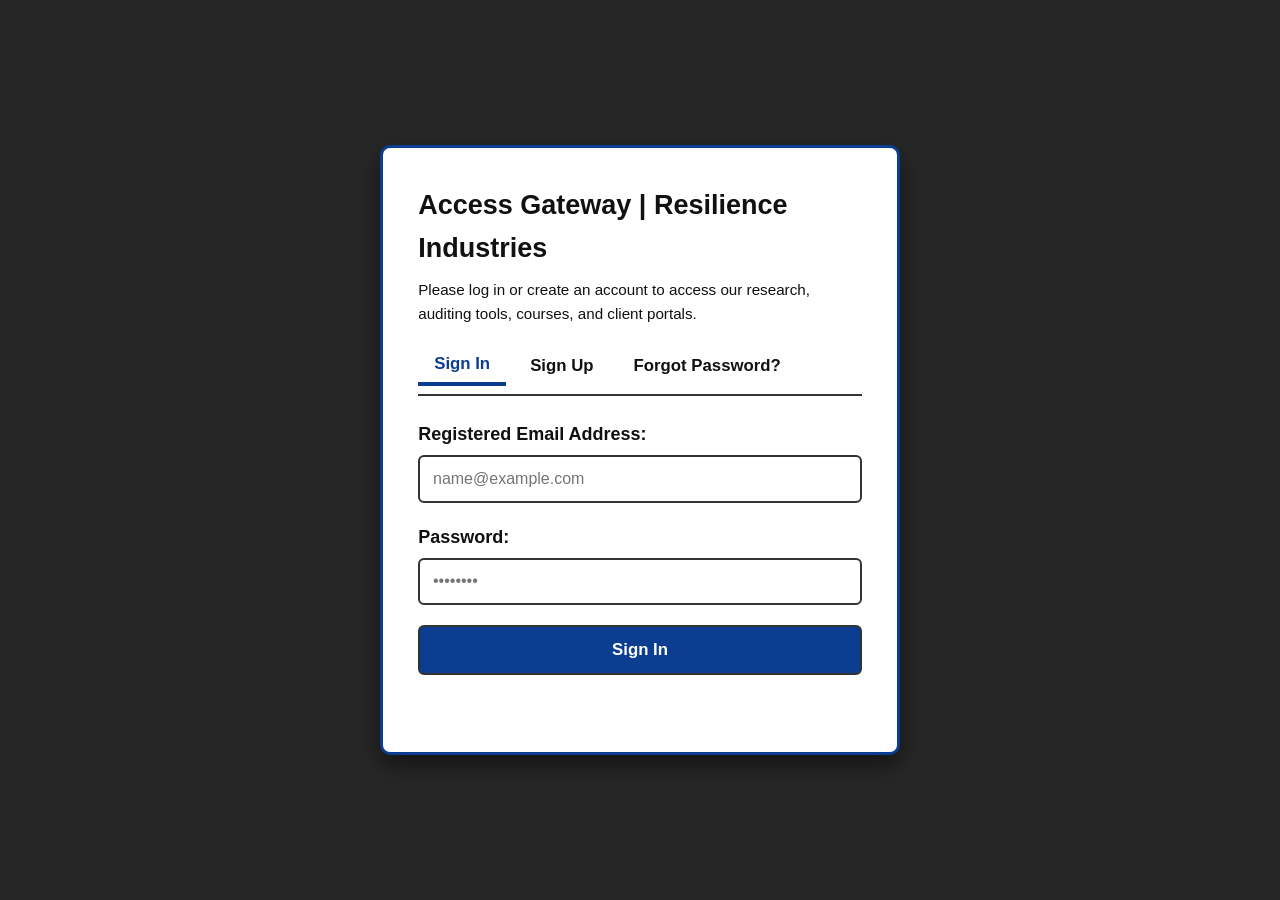
==== commit 9d190a30: "Update print statement from 'Hello' to 'Goodbye'" ====
--- a/index.html
+++ b/index.html
@@ -1,19 +1,19 @@
 <!DOCTYPE html>
-<html lang="hi" dir="ltr">
+<html lang="en" dir="ltr">
 <head>
   <meta charset="UTF-8">
   <meta name="viewport" content="width=device-width, initial-scale=1.0">
-  <title>Resilience Industries Limited | डिजिटल एक्सेसिबिलिटी, WCAG 2.2 AAA ऑडिटिंग एवं असिस्टिव सॉल्यूशन्स</title>
+  <title>Resilience Industries Limited | Digital Accessibility & Assistive Tech Solutions</title>
   
-  <!-- SEO एवं प्राथमिक मेटा टैग्स -->
-  <meta name="description" content="Resilience Industries Limited (RIL) - विश्वस्तरीय डिजिटल एक्सेसिबिलिटी, WCAG 2.2 AA/AAA ऑडिटिंग, VPAT रिपोर्टिंग और सहायक तकनीक समाधान।">
-  <meta name="keywords" content="Accessibility, WCAG 2.2, VPAT, Screen Reader, NVDA, TalkBack, RIL, Nitesh Kumar">
+  <!-- SEO & Primary Meta Tags -->
+  <meta name="description" content="Resilience Industries Limited (RIL) - Enterprise digital accessibility consulting, WCAG 2.2 AA/AAA auditing, VPAT ACR reporting, and assistive technology solutions.">
+  <meta name="keywords" content="Accessibility, WCAG 2.2, VPAT, Screen Reader, NVDA, TalkBack, JAWS, Digital Inclusion, RIL, Nitesh Kumar">
   <meta name="author" content="Nitesh Kumar">
   <meta name="theme-color" content="#0b3d91">
 
-  <!-- Open Graph / सोशल मीडिया कार्ड्स -->
-  <meta property="og:title" content="Resilience Industries Limited | सेंटर फॉर डिजिटल एक्सेसिबिलिटी">
-  <meta property="og:description" content="विश्वस्तरीय डिजिटल एक्सेसिबिलिटी, स्क्रीन रीडर ऑडिटिंग एवं कंसल्टेंसी सेवाएं।">
+  <!-- Open Graph & Social Cards -->
+  <meta property="og:title" content="Resilience Industries Limited | Center for Digital Accessibility">
+  <meta property="og:description" content="World-class digital accessibility engineering, screen reader auditing, and compliance services.">
   <meta property="og:url" content="https://resilience-industries.github.io/">
   <meta property="og:type" content="website">
 
@@ -46,110 +46,110 @@
   }
   </script>
 
-  <!-- केवल बाहरी स्टाइलशीट (No Inline CSS) -->
+  <!-- External Stylesheet (0% Inline CSS) -->
   <link rel="stylesheet" href="style.css">
 
-  <!-- तृतीय-पक्ष SDKs (Razorpay & reCAPTCHA v3) -->
+  <!-- Third-Party SDKs (Razorpay & reCAPTCHA v3) -->
   <script src="https://checkout.razorpay.com/v1/checkout.js" defer></script>
   <script src="https://www.google.com/recaptcha/api.js?render=6Ldur_MtAAAAAGQlqUGYPk6103KttHViERKln2NF" async defer></script>
 
-  <!-- केवल मुख्य बाहरी जावास्क्रिप्ट मॉड्यूल (No Inline JS) -->
+  <!-- External JavaScript Engine (0% Inline JS) -->
   <script type="module" src="script.js" defer></script>
 </head>
 <body>
 
-  <!-- 1. कीबोर्ड एवं स्क्रीन रीडर उपयोगकर्ताओं के लिए स्किप लिंक्स -->
-  <a href="#main-content" class="skip-link">सीधे मुख्य सामग्री पर जाएँ (Skip to Content)</a>
-  <a href="#main-navigation" class="skip-link">सीधे नेविगेशन मेन्यू पर जाएँ (Skip to Navigation)</a>
-
-  <!-- 2. अनिवार्य ऑथ-गेटवे मोडल (लॉगिन/साइन-अप वॉल) -->
+  <!-- 1. Skip Links for Screen Reader & Keyboard Navigation -->
+  <a href="#main-content" class="skip-link">Skip to Main Content</a>
+  <a href="#main-navigation" class="skip-link">Skip to Navigation Menu</a>
+
+  <!-- 2. Mandatory Auth Gate Modal (Enforced Authentication Wall) -->
   <div id="auth-gate-modal" class="auth-gate-overlay" role="dialog" aria-modal="true" aria-labelledby="auth-modal-title">
     <div class="auth-gate-box">
-      <h2 id="auth-modal-title" style="margin-bottom: 0.5rem;">प्रवेश द्वार | Resilience Industries Limited</h2>
-      <p style="margin-bottom: 1.2rem; font-size: 0.95rem;">पोर्टल की सामग्री, टूल्स और सेवाओं का उपयोग करने के लिए कृपया लॉगिन करें अथवा नया खाता बनाएँ।</p>
+      <h2 id="auth-modal-title" style="margin-bottom: 0.5rem;">Access Gateway | Resilience Industries</h2>
+      <p style="margin-bottom: 1.2rem; font-size: 0.95rem;">Please log in or create an account to access our research, auditing tools, courses, and client portals.</p>
       
-      <!-- टैब स्विचर -->
-      <div class="auth-tabs" role="tablist" aria-label="प्रमाणीकरण विकल्प">
-        <button id="tab-btn-login" class="auth-tab-btn" role="tab" aria-selected="true" aria-controls="form-login-tab" onclick="switchAuthTab('login')">लॉगिन</button>
-        <button id="tab-btn-signup" class="auth-tab-btn" role="tab" aria-selected="false" aria-controls="form-signup-tab" onclick="switchAuthTab('signup')">नया खाता (Sign Up)</button>
-        <button id="tab-btn-reset" class="auth-tab-btn" role="tab" aria-selected="false" aria-controls="form-reset-tab" onclick="switchAuthTab('reset')">पासवर्ड भूल गए?</button>
-      </div>
-
-      <!-- लॉगिन फ़ॉर्म -->
+      <!-- Tab Controls -->
+      <div class="auth-tabs" role="tablist" aria-label="Authentication Options">
+        <button id="tab-btn-login" class="auth-tab-btn" role="tab" aria-selected="true" aria-controls="form-login-tab" onclick="switchAuthTab('login')">Sign In</button>
+        <button id="tab-btn-signup" class="auth-tab-btn" role="tab" aria-selected="false" aria-controls="form-signup-tab" onclick="switchAuthTab('signup')">Sign Up</button>
+        <button id="tab-btn-reset" class="auth-tab-btn" role="tab" aria-selected="false" aria-controls="form-reset-tab" onclick="switchAuthTab('reset')">Forgot Password?</button>
+      </div>
+
+      <!-- Sign In Form -->
       <form id="form-login-tab" role="tabpanel" aria-labelledby="tab-btn-login" onsubmit="handleUserLogin(event)">
         <div class="form-field">
-          <label for="auth-login-email">पंजीकृत ईमेल आईडी:</label>
+          <label for="auth-login-email">Registered Email Address:</label>
           <input type="email" id="auth-login-email" class="form-control" required autocomplete="email" placeholder="name@example.com">
         </div>
         <div class="form-field">
-          <label for="auth-login-pass">पासवर्ड:</label>
+          <label for="auth-login-pass">Password:</label>
           <input type="password" id="auth-login-pass" class="form-control" required autocomplete="current-password" placeholder="••••••••">
         </div>
-        <button type="submit" class="btn-primary" style="width: 100%;">लॉगिन करें</button>
+        <button type="submit" class="btn-primary" style="width: 100%;">Sign In</button>
       </form>
 
-      <!-- साइन-अप फ़ॉर्म -->
+      <!-- Sign Up Form -->
       <form id="form-signup-tab" role="tabpanel" aria-labelledby="tab-btn-signup" style="display: none;" onsubmit="handleUserSignUp(event)">
         <div class="form-field">
-          <label for="auth-signup-email">आधिकारिक ईमेल आईडी:</label>
+          <label for="auth-signup-email">Official Email Address:</label>
           <input type="email" id="auth-signup-email" class="form-control" required autocomplete="email" placeholder="name@example.com">
         </div>
         <div class="form-field">
-          <label for="auth-signup-pass">मजबूत पासवर्ड बनाएँ:</label>
-          <input type="password" id="auth-signup-pass" class="form-control" required autocomplete="new-password" placeholder="कम से कम 6 अक्षर">
-        </div>
-        <div class="form-field">
-          <label for="auth-signup-confirm">पासवर्ड की पुष्टि करें:</label>
-          <input type="password" id="auth-signup-confirm" class="form-control" required autocomplete="new-password" placeholder="पासवर्ड दोबारा लिखें">
-        </div>
-        <button type="submit" class="btn-primary" style="width: 100%;">खाता बनाएँ एवं सत्यापन भेजें</button>
+          <label for="auth-signup-pass">Create Password:</label>
+          <input type="password" id="auth-signup-pass" class="form-control" required autocomplete="new-password" placeholder="Minimum 6 characters">
+        </div>
+        <div class="form-field">
+          <label for="auth-signup-confirm">Confirm Password:</label>
+          <input type="password" id="auth-signup-confirm" class="form-control" required autocomplete="new-password" placeholder="Re-type password">
+        </div>
+        <button type="submit" class="btn-primary" style="width: 100%;">Register & Send Verification Link</button>
       </form>
 
-      <!-- पासवर्ड रीसेट फ़ॉर्म -->
+      <!-- Forgot Password / Reset Form -->
       <form id="form-reset-tab" role="tabpanel" aria-labelledby="tab-btn-reset" style="display: none;" onsubmit="handlePasswordReset(event)">
         <div class="form-field">
-          <label for="auth-reset-email">पंजीकृत ईमेल आईडी दर्ज करें:</label>
+          <label for="auth-reset-email">Enter Registered Email:</label>
           <input type="email" id="auth-reset-email" class="form-control" required autocomplete="email" placeholder="name@example.com">
         </div>
-        <button type="submit" class="btn-primary" style="width: 100%;">पासवर्ड रीसेट लिंक भेजें</button>
+        <button type="submit" class="btn-primary" style="width: 100%;">Send Password Reset Link</button>
       </form>
 
-      <!-- लाइव स्टेटस संदेश (स्क्रीन रीडर अलर्ट) -->
+      <!-- Screen Reader Live Status Region -->
       <div id="auth-status-message" class="auth-status-alert" role="status" aria-live="polite"></div>
     </div>
   </div>
 
-  <!-- 3. मुख्य वेबसाइट रैपर (लॉगिन से पहले हिडन रहेगा) -->
+  <!-- 3. Main Site Wrapper (Hidden Until Authentication Verified) -->
   <div id="main-site-wrapper" style="display: none;" aria-hidden="true">
 
-    <!-- बैनर लैंडमार्क (Banner Landmark) -->
+    <!-- Banner Landmark -->
     <header role="banner">
       <div class="container">
         <div class="banner-grid">
           
           <div class="brand-section">
-            <img src="assets/images/logo.png" alt="रेज़िलिएंस इंडस्ट्रीज़ लिमिटेड आधिकारिक लोगो - नितेश कुमार" class="company-logo" onerror="this.src='logo.png'; this.onerror=null;">
+            <img src="assets/images/logo.png" alt="Resilience Industries Limited Official Logo - Nitesh Kumar" class="company-logo" onerror="this.src='logo.png'; this.onerror=null;">
             <div>
               <h1 class="brand-title">Resilience Industries Limited</h1>
-              <p class="brand-tagline">सेंटर फॉर डिजिटल एक्सेसिबिलिटी, WCAG 2.2 AAA कंप्लायंस एवं असिस्टिव टेक्नोलॉजी लैब्स</p>
-            </div>
-          </div>
-
-          <!-- लाइव ऑटो-अपडेटिंग इन्फो कार्ड -->
-          <div class="dynamic-banner-info" role="region" aria-label="लाइव मौसम, समय एवं अभिवादन">
-            <div id="banner-greeting" class="banner-greeting-text">नमस्ते | रेज़िलिएंस इंडस्ट्रीज़ लिमिटेड</div>
+              <p class="brand-tagline">Center for Digital Accessibility, WCAG 2.2 AAA Compliance & Assistive Tech Labs</p>
+            </div>
+          </div>
+
+          <!-- Live Dynamic Info (Clock, Calendar, Weather, Greeting) -->
+          <div class="dynamic-banner-info" role="region" aria-label="Live Metrics and Greetings">
+            <div id="banner-greeting" class="banner-greeting-text">Welcome to Resilience Industries Limited</div>
             <div class="live-metrics-row">
-              <div>⏰ समय: <span id="live-clock">--:--:--</span></div>
-              <div>📅 <span id="live-calendar">दिनांक लोड हो रहा है...</span></div>
-            </div>
-            <div id="live-weather">लाइव मौसम डेटा लोड हो रहा है...</div>
-          </div>
-
-          <!-- एक्सेसिबिलिटी टूल्स एवं सेशन प्रोफाइल -->
-          <div class="a11y-controls-group" role="region" aria-label="डिस्प्ले एवं सत्र सेटिंग्स">
-            <button id="btn-dark-mode" class="btn-ctrl" aria-pressed="false" onclick="toggleDarkMode()">🌓 डार्क मोड</button>
-            <button id="btn-high-contrast" class="btn-ctrl" aria-pressed="false" onclick="toggleHighContrast()">👁️ हाई कंट्रास्ट</button>
-            <button class="btn-ctrl" onclick="handleUserLogout()" style="color: #c0392b;">लॉग आउट</button>
+              <div>⏰ Time: <span id="live-clock">--:--:--</span></div>
+              <div>📅 <span id="live-calendar">Loading date...</span></div>
+            </div>
+            <div id="live-weather">Loading live weather data...</div>
+          </div>
+
+          <!-- Accessibility Display Controls & Profile -->
+          <div class="a11y-controls-group" role="region" aria-label="Accessibility Settings">
+            <button id="btn-dark-mode" class="btn-ctrl" aria-pressed="false" onclick="toggleDarkMode()">🌓 Dark Mode</button>
+            <button id="btn-high-contrast" class="btn-ctrl" aria-pressed="false" onclick="toggleHighContrast()">👁️ High Contrast</button>
+            <button class="btn-ctrl" onclick="handleUserLogout()" style="color: #c0392b;">Sign Out</button>
           </div>
 
         </div>
@@ -157,121 +157,121 @@
       </div>
     </header>
 
-    <!-- नेविगेशन लैंडमार्क (14 आधिकारिक पेजों की सूची) -->
-    <nav id="main-navigation" role="navigation" aria-label="मुख्य वेबसाइट मेन्यू">
+    <!-- Navigation Landmark (All 14 Official Pages) -->
+    <nav id="main-navigation" role="navigation" aria-label="Main Navigation">
       <div class="container">
         <ul class="nav-links-list">
-          <li><a href="index.html" aria-current="page">होम (Home)</a></li>
-          <li><a href="about.html">हमारे बारे में (About Us)</a></li>
-          <li><a href="services.html">सेवाएं (Services)</a></li>
-          <li><a href="audits.html">एक्सेसिबिलिटी ऑडिट (Audits)</a></li>
-          <li><a href="vpat.html">VPAT सेवाएं (VPAT / ACR)</a></li>
-          <li><a href="courses.html">कोर्सेज एवं ट्रेनिंग (Courses)</a></li>
-          <li><a href="tools.html">टूल्स एवं लैब्स (Tools)</a></li>
-          <li><a href="faq.html">सामान्य प्रश्न (FAQ)</a></li>
-          <li><a href="contact.html">संपर्क करें (Contact)</a></li>
-          <li><a href="login.html">लॉगिन (Login)</a></li>
-          <li><a href="signup.html">रजिस्ट्रेशन (Sign Up)</a></li>
-          <li><a href="sitemap.html">साइटमैप (Sitemap)</a></li>
-          <li><a href="accessibility-statement.html">एक्सेसिबिलिटी स्टेटमेंट</a></li>
-          <li><a href="privacy-policy.html">गोपनीयता नीति (Privacy Policy)</a></li>
+          <li><a href="index.html" aria-current="page">Home</a></li>
+          <li><a href="about.html">About Us</a></li>
+          <li><a href="services.html">Services</a></li>
+          <li><a href="audits.html">Accessibility Audits</a></li>
+          <li><a href="vpat.html">VPAT / ACR</a></li>
+          <li><a href="courses.html">Courses & Training</a></li>
+          <li><a href="tools.html">Tools & Labs</a></li>
+          <li><a href="faq.html">FAQ</a></li>
+          <li><a href="contact.html">Contact Us</a></li>
+          <li><a href="login.html">Login</a></li>
+          <li><a href="signup.html">Sign Up</a></li>
+          <li><a href="sitemap.html">Sitemap</a></li>
+          <li><a href="accessibility-statement.html">Accessibility Statement</a></li>
+          <li><a href="privacy-policy.html">Privacy Policy</a></li>
         </ul>
       </div>
     </nav>
 
-    <!-- मुख्य लैंडमार्क (Main Content Landmark) -->
+    <!-- Main Content Landmark -->
     <main id="main-content" role="main">
       <div class="container">
         
-        <!-- यूनिवर्सल सर्च लैंडमार्क -->
-        <section role="search" aria-label="वेबसाइट पर खोजें" style="margin-bottom: 2rem;">
-          <form class="form-field" onsubmit="event.preventDefault(); alert('खोज परिणाम शीघ्र प्रदर्शित होंगे।');">
-            <label for="global-search-input" class="sr-only">पोर्टल में खोजें</label>
+        <!-- Universal Search Landmark -->
+        <section role="search" aria-label="Site Search" style="margin-bottom: 2rem;">
+          <form class="form-field" onsubmit="event.preventDefault(); alert('Search results feature is processing.');">
+            <label for="global-search-input" class="sr-only">Search Website</label>
             <div style="display: flex; gap: 0.5rem;">
-              <input type="search" id="global-search-input" class="form-control" placeholder="ऑडिट, VPAT, टूल्स, कोर्सेज या नीतियां खोजें..." required>
-              <button type="submit" class="btn-primary" style="white-space: nowrap;">सर्च करें</button>
+              <input type="search" id="global-search-input" class="form-control" placeholder="Search audits, VPAT, tools, courses, or compliance standards..." required>
+              <button type="submit" class="btn-primary" style="white-space: nowrap;">Search</button>
             </div>
           </form>
         </section>
 
         <div class="main-layout-grid">
           
-          <!-- प्राथमिक सामग्री स्तंभ -->
+          <!-- Primary Content Column -->
           <div class="primary-column">
             
             <article class="card">
-              <h2>सटीक एवं प्रमाणित डिजिटल एक्सेसिबिलिटी आर्किटेक्चर</h2>
+              <h2>Certified Digital Accessibility Engineering & Compliance</h2>
               <p>
-                रेज़िलिएंस इंडस्ट्रीज़ लिमिटेड (RIL) वैश्विक स्तर पर डिजिटल प्लेटफॉर्म्स, वेब ऐप्लिकेशन्स, मोबाइल ऐप्स और दस्तावेज़ों को 
-                <strong>W3C WCAG 2.2 Conformance Levels (A, AA, AAA)</strong> और <strong>W3C WAI-ARIA 1.2</strong> के अनुरूप तैयार करता है।
+                Resilience Industries Limited (RIL) delivers enterprise-grade accessibility engineering conforming to 
+                <strong>W3C WCAG 2.2 Levels A, AA, and AAA</strong> and <strong>W3C WAI-ARIA 1.2</strong> specifications.
               </p>
               <p style="margin-top: 0.8rem;">
-                हमारा नेतृत्व 100% दृष्टिबाधित (AIIMS एवं भारत सरकार द्वारा प्रमाणित) डिजिटल एक्सेसिबिलिटी एनालिस्ट द्वारा किया जाता है, 
-                जो स्वचालित उपकरणों के साथ-साथ वास्तविक स्क्रीन रीडर्स (TalkBack, NVDA, JAWS) द्वारा गहन मैन्युअल परीक्षण सुनिश्चित करता है।
+                Led by an AIIMS-certified, 100% blind accessibility specialist, our laboratory combines automated testing pipelines 
+                with rigorous native screen reader validation (TalkBack, NVDA, and JAWS) to eliminate digital barriers.
               </p>
             </article>
 
-            <!-- मुख्य सेवाएं -->
+            <!-- Core Services Overview -->
             <section class="card" aria-labelledby="services-heading">
-              <h2 id="services-heading">हमारी मुख्य विशेषज्ञताएं</h2>
+              <h2 id="services-heading">Core Engineering Capabilities</h2>
               <ul style="padding-left: 1.5rem; margin-top: 0.8rem;">
-                <li><strong>संपूर्ण WCAG 2.2 AAA ऑडिटिंग:</strong> कोड स्ट्रक्चर, सिमेंटिक लैंडमार्क्स और कीबोर्ड ट्रैप्स का व्यापक मूल्यांकन।</li>
-                <li><strong>VPAT / ACR रिपोर्टिंग:</strong> ITI मानक अनुसार Section 508, EN 301 549 एवं वैश्विक कंप्लायंस दस्तावेज़ीकरण।</li>
-                <li><strong>डेवलपर रिमेडिएशन कोड:</strong> सीधे GitHub PR और Jira टिकट्स में तत्काल सुधार योग्य कोड समाधान।</li>
-                <li><strong>असिस्टिव टेक्नोलॉजी कंसल्टिंग:</strong> दृष्टिबाधित यूज़र्स के लिए सहज और उत्पादक डिजिटल अनुभव।</li>
+                <li><strong>Comprehensive WCAG 2.2 AAA Auditing:</strong> Deep semantic DOM analysis, focus trap mitigation, and keyboard usability verification.</li>
+                <li><strong>VPAT / ACR Authoring:</strong> Section 508, EN 301 549, and global conformance reporting using ITI templates.</li>
+                <li><strong>Developer Remediation Code:</strong> Ready-to-commit source code solutions delivered directly via Jira tickets and GitHub pull requests.</li>
+                <li><strong>Assistive Tech Consulting:</strong> Specialized digital workflows optimized for low vision and blind professionals.</li>
               </ul>
             </section>
 
-            <!-- पेमेंट-फ़र्स्ट सर्विस रिक्वेस्ट कार्ड (Razorpay Integration) -->
+            <!-- Payment-First Service Request (Razorpay Integration) -->
             <section class="card" aria-labelledby="instant-service-heading">
-              <h3 id="instant-service-heading">त्वरित एक्सेसिबिलिटी ऑडिट अनुरोध (भुगतान-प्रथम सेवा)</h3>
-              <p style="margin-bottom: 1rem;">वेबसाइट प्रारंभिक एक्सेसिबिलिटी विश्लेषण के लिए सीधे अनुरोध करें। पहले सुरक्षित भुगतान होगा, तत्पश्चात आपका विवरण हमारे रिकॉर्ड में दर्ज होगा।</p>
+              <h3 id="instant-service-heading">Book an Initial Accessibility Audit (Payment-First Workflow)</h3>
+              <p style="margin-bottom: 1rem;">Submit your platform for baseline compliance testing. Secure payment is verified before dispatching your request to our lead auditor.</p>
               
-              <form onsubmit="initiatePaidRequest(event, 'वेबसाइट प्रारंभिक ऑडिट', 500)">
+              <form onsubmit="initiatePaidRequest(event, 'Initial Website Audit', 500)">
                 <div class="form-field">
-                  <label for="audit-site-url">आपकी वेबसाइट का यूआरएल (URL):</label>
+                  <label for="audit-site-url">Platform URL:</label>
                   <input type="url" id="audit-site-url" name="client_url" class="form-control" required placeholder="https://example.com">
                 </div>
                 <div class="form-field">
-                  <label for="audit-notes">विशेष आवश्यकताएँ या प्राथमिकताएँ:</label>
-                  <textarea id="audit-notes" name="client_notes" class="form-control" rows="3" placeholder="ऑडिट के संबंध में अतिरिक्त जानकारी..."></textarea>
+                  <label for="audit-notes">Specific Testing Requirements:</label>
+                  <textarea id="audit-notes" name="client_notes" class="form-control" rows="3" placeholder="Provide URLs, scope of pages, or specific screen reader targets..."></textarea>
                 </div>
-                <button type="submit" class="btn-primary">भुगतान करें एवं ऑडिट बुक करें (₹500)</button>
+                <button type="submit" class="btn-primary">Pay & Book Initial Audit (₹500)</button>
                 <div class="payment-status-msg" role="status" aria-live="polite" style="margin-top: 0.8rem; font-weight: 700;"></div>
               </form>
             </section>
 
           </div>
 
-          <!-- कॉम्प्लिमेंटरी लैंडमार्क (Aside / Sidebar) -->
-          <aside role="complementary" aria-label="त्वरित सुझाव एवं प्रतिक्रिया">
+          <!-- Complementary Landmark (Aside / Sidebar) -->
+          <aside role="complementary" aria-label="Quick Inquiries and Contact">
             
-            <!-- त्वरित फ़ीडबैक एवं सुझाव फ़ॉर्म (Web3Forms Universal Dispatch) -->
+            <!-- Quick Feedback & Suggestion Form (Web3Forms Universal Dispatch) -->
             <div class="card">
-              <h3>त्वरित फ़ीडबैक एवं सुझाव</h3>
-              <p style="font-size: 0.95rem; margin-bottom: 1rem;">वेबसाइट या नए टूल्स के संबंध में अपने विचार सीधे हमारे इनबॉक्स में भेजें:</p>
+              <h3>Direct Feedback & Tool Requests</h3>
+              <p style="font-size: 0.95rem; margin-bottom: 1rem;">Share your feature requests, bugs, or accessibility suggestions directly with our engineering team:</p>
               
-              <form onsubmit="submitUniversalForm(event, 'होमपेज त्वरित सुझाव')">
+              <form onsubmit="submitUniversalForm(event, 'Homepage Quick Feedback')">
                 <div class="form-field">
-                  <label for="fb-name">आपका नाम:</label>
+                  <label for="fb-name">Full Name:</label>
                   <input type="text" id="fb-name" name="name" class="form-control" required>
                 </div>
                 <div class="form-field">
-                  <label for="fb-msg">आपका सुझाव / फ़ीडबैक:</label>
+                  <label for="fb-msg">Your Message / Feedback:</label>
                   <textarea id="fb-msg" name="message" class="form-control" rows="3" required></textarea>
                 </div>
-                <button type="submit" class="btn-primary" style="width: 100%;">संदेश भेजें</button>
+                <button type="submit" class="btn-primary" style="width: 100%;">Submit Message</button>
                 <div class="form-status-msg" role="status" aria-live="polite" style="margin-top: 0.8rem; font-weight: 700;"></div>
               </form>
             </div>
 
-            <!-- संपर्क विवरण कार्ड -->
+            <!-- Official Contact Card -->
             <div class="card">
-              <h3>आधिकारिक संपर्क</h3>
-              <p><strong>नितेश कुमार</strong><br>संस्थापक एवं एक्सेसिबिलिटी एनालिस्ट</p>
+              <h3>Official Contact</h3>
+              <p><strong>Nitesh Kumar</strong><br>Founder & Lead Accessibility Analyst</p>
               <p style="margin-top: 0.6rem;">📞 <a href="tel:+918434721287" style="color: var(--primary-color);">+91 8434721287</a></p>
               <p>✉️ <a href="mailto:niteshkumar91845@gmail.com" style="color: var(--primary-color); word-break: break-all;">niteshkumar91845@gmail.com</a></p>
-              <p style="margin-top: 0.6rem;">📍 दिनकर नगर, दहीभत्ता, वार्ड 1, मसौढ़ी, पटना, बिहार - 804452</p>
+              <p style="margin-top: 0.6rem;">📍 Dinkar Nagar, Dahibhatta, Ward 1, Masaurhi, Patna, Bihar - 804452</p>
             </div>
 
           </aside>
@@ -280,56 +280,56 @@
       </div>
     </main>
 
-    <!-- फुटर लैंडमार्क (Contentinfo Landmark & Live Public Web Analytics) -->
+    <!-- Footer Landmark (Contentinfo & Public Web Analytics) -->
     <footer role="contentinfo">
       <div class="container">
         
         <div class="footer-grid">
           
-          <!-- एनालिटिक्स डैशबोर्ड कार्ड -->
-          <div class="analytics-widget" role="region" aria-label="वेबसाइट सार्वजनिक एनालिटिक्स">
-            <h3>सार्वजनिक वेब एनालिटिक्स</h3>
-            <p style="font-size: 0.9rem; margin-bottom: 0.6rem;">पारदर्शिता हेतु लाइव आगंतुक एवं पृष्ठ आंकड़े:</p>
+          <!-- Live Analytics Dashboard Card -->
+          <div class="analytics-widget" role="region" aria-label="Public Web Analytics">
+            <h3>Public Web Analytics</h3>
+            <p style="font-size: 0.9rem; margin-bottom: 0.6rem;">Real-time visitor and page engagement metrics:</p>
             <div class="analytics-stat-row">
-              <span>कुल पेज व्यूज:</span>
+              <span>Total Pageviews:</span>
               <span id="analytics-pageviews" class="analytics-stat-val">0</span>
             </div>
             <div class="analytics-stat-row">
-              <span>सक्रिय सत्र (Sessions):</span>
+              <span>Active Sessions:</span>
               <span id="analytics-sessions" class="analytics-stat-val">0</span>
             </div>
             <div class="analytics-stat-row">
-              <span>गहन पठन (Deep Reads):</span>
+              <span>Deep Reads (80%+):</span>
               <span id="analytics-reads" class="analytics-stat-val">0</span>
             </div>
           </div>
 
-          <!-- त्वरित कानूनी लिंक्स -->
+          <!-- Legal & Compliance Links -->
           <div>
-            <h3>महत्वपूर्ण एवं कानूनी नीतियां</h3>
+            <h3>Legal & Compliance</h3>
             <ul style="list-style: none; margin-top: 0.6rem; display: flex; flex-direction: column; gap: 0.4rem;">
-              <li><a href="terms.html" style="color: var(--text-color);">नियम व शर्तें (Terms of Use)</a></li>
-              <li><a href="privacy-policy.html" style="color: var(--text-color);">गोपनीयता नीति (Privacy Policy)</a></li>
-              <li><a href="refund-policy.html" style="color: var(--text-color);">रिफंड एवं कैंसिलेशन नीति</a></li>
-              <li><a href="accessibility-statement.html" style="color: var(--text-color);">एक्सेसिबिलिटी स्टेटमेंट</a></li>
-              <li><a href="sitemap.html" style="color: var(--text-color);">साइटमैप (Sitemap)</a></li>
+              <li><a href="terms.html" style="color: var(--text-color);">Terms of Use</a></li>
+              <li><a href="privacy-policy.html" style="color: var(--text-color);">Privacy Policy</a></li>
+              <li><a href="refund-policy.html" style="color: var(--text-color);">Refund & Cancellation Policy</a></li>
+              <li><a href="accessibility-statement.html" style="color: var(--text-color);">Accessibility Statement</a></li>
+              <li><a href="sitemap.html" style="color: var(--text-color);">Sitemap</a></li>
             </ul>
           </div>
 
-          <!-- आधिकारिक सोशल मीडिया प्रोफाइल्स -->
+          <!-- Verified Social Media & Repository -->
           <div>
-            <h3>आधिकारिक प्रोफाइल्स</h3>
+            <h3>Official Channels</h3>
             <ul style="list-style: none; margin-top: 0.6rem; display: flex; flex-direction: column; gap: 0.4rem;">
-              <li><a href="https://www.linkedin.com/company/resilience-industries-limited" target="_blank" rel="noopener noreferrer" style="color: var(--text-color);">LinkedIn कंपनी पेज</a></li>
-              <li><a href="https://www.linkedin.com/in/nitesh-kumar-AT" target="_blank" rel="noopener noreferrer" style="color: var(--text-color);">LinkedIn व्यक्तिगत प्रोफाइल</a></li>
-              <li><a href="https://github.com/resilience-industries/resilience-industries.github.io" target="_blank" rel="noopener noreferrer" style="color: var(--text-color);">GitHub आधिकारिक रिपॉजिटरी</a></li>
+              <li><a href="https://www.linkedin.com/company/resilience-industries-limited" target="_blank" rel="noopener noreferrer" style="color: var(--text-color);">LinkedIn Company Page</a></li>
+              <li><a href="https://www.linkedin.com/in/nitesh-kumar-AT" target="_blank" rel="noopener noreferrer" style="color: var(--text-color);">LinkedIn Personal Profile</a></li>
+              <li><a href="https://github.com/resilience-industries/resilience-industries.github.io" target="_blank" rel="noopener noreferrer" style="color: var(--text-color);">GitHub Repository</a></li>
             </ul>
           </div>
 
         </div>
 
         <div class="copyright-bar">
-          <p>&copy; 2026 Resilience Industries Limited. सर्वाधिकार सुरक्षित। 100% WCAG 2.2 AAA एवं W3C WAI-ARIA 1.2 कंप्लायंट सिस्टम।</p>
+          <p>&copy; 2026 Resilience Industries Limited. All Rights Reserved. Conforming to WCAG 2.2 AAA & W3C WAI-ARIA 1.2 Standards.</p>
         </div>
 
       </div>
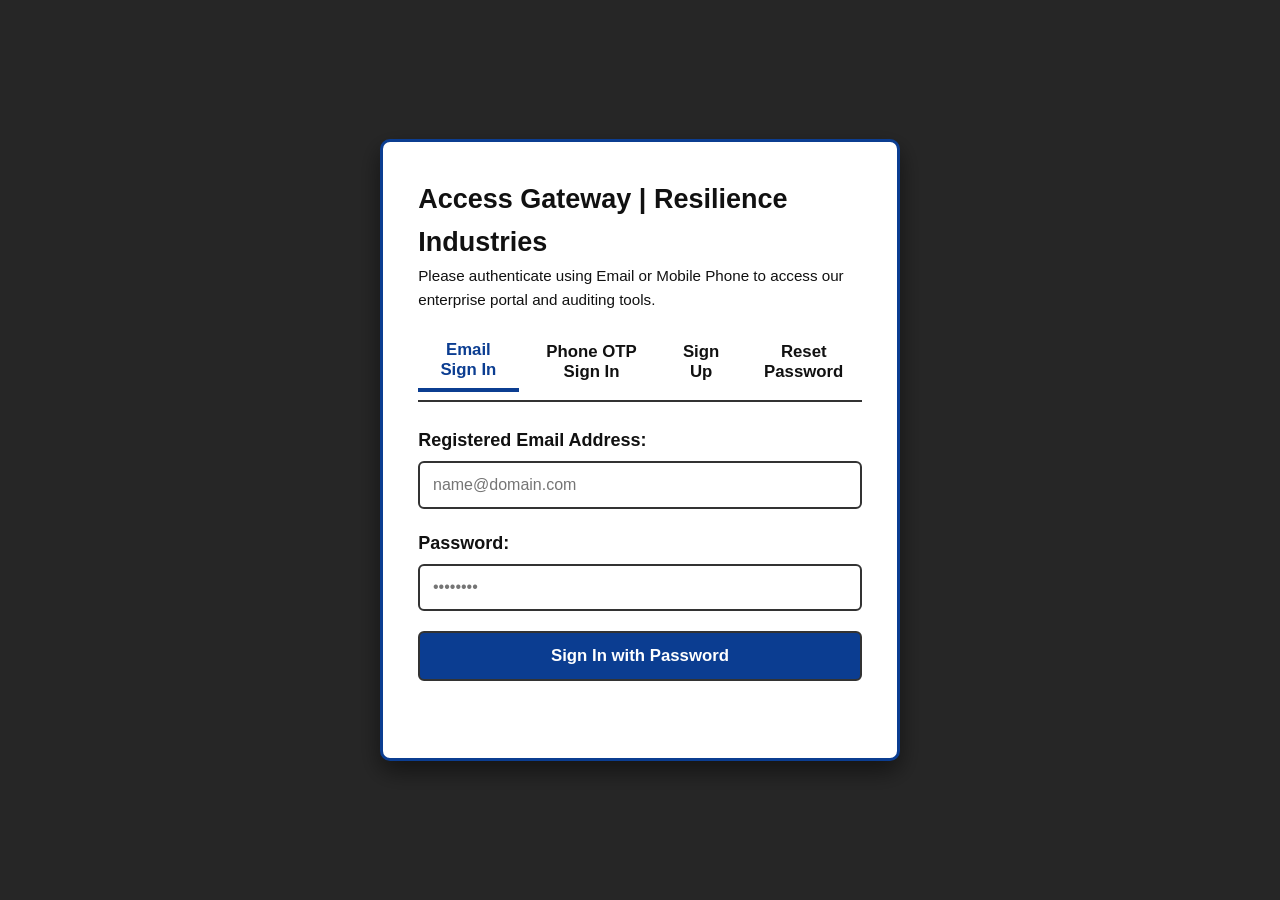
==== commit 59a48adc: "Change greeting from 'Hello' to 'Goodbye'" ====
--- a/index.html
+++ b/index.html
@@ -3,96 +3,170 @@
 <head>
   <meta charset="UTF-8">
   <meta name="viewport" content="width=device-width, initial-scale=1.0">
-  <title>Resilience Industries Limited | Digital Accessibility & Assistive Tech Solutions</title>
+  <title>Resilience Industries Limited | Digital Accessibility & Assistive Tech Labs</title>
   
   <!-- SEO & Primary Meta Tags -->
-  <meta name="description" content="Resilience Industries Limited (RIL) - Enterprise digital accessibility consulting, WCAG 2.2 AA/AAA auditing, VPAT ACR reporting, and assistive technology solutions.">
-  <meta name="keywords" content="Accessibility, WCAG 2.2, VPAT, Screen Reader, NVDA, TalkBack, JAWS, Digital Inclusion, RIL, Nitesh Kumar">
+  <meta name="description" content="Resilience Industries Limited (RIL) - Enterprise digital accessibility consulting, WCAG 2.2 AAA auditing, VPAT ACR authoring, and assistive technology testing.">
+  <meta name="keywords" content="Accessibility, WCAG 2.2, Section 508, VPAT, Screen Reader, NVDA, TalkBack, JAWS, Digital Inclusion, Nitesh Kumar">
   <meta name="author" content="Nitesh Kumar">
+  <meta name="robots" content="index, follow">
   <meta name="theme-color" content="#0b3d91">
+  <link rel="canonical" href="https://resilience-industries.github.io/">
 
   <!-- Open Graph & Social Cards -->
-  <meta property="og:title" content="Resilience Industries Limited | Center for Digital Accessibility">
-  <meta property="og:description" content="World-class digital accessibility engineering, screen reader auditing, and compliance services.">
+  <meta property="og:type" content="website">
   <meta property="og:url" content="https://resilience-industries.github.io/">
-  <meta property="og:type" content="website">
+  <meta property="og:title" content="Resilience Industries Limited | Accessibility Excellence">
+  <meta property="og:description" content="World-class digital accessibility engineering and manual assistive tech validation.">
+  <meta property="og:image" content="https://resilience-industries.github.io/assets/images/logo.png">
+
+  <!-- Twitter Card -->
+  <meta name="twitter:card" content="summary_large_image">
+  <meta name="twitter:title" content="Resilience Industries Limited | Accessibility Labs">
+  <meta name="twitter:description" content="Auditing digital platforms for authentic WCAG 2.2 AAA compliance.">
+  <meta name="twitter:image" content="https://resilience-industries.github.io/assets/images/logo.png">
 
   <!-- Schema.org JSON-LD Structured Data -->
   <script type="application/ld+json">
   {
     "@context": "https://schema.org",
-    "@type": "ProfessionalService",
-    "name": "Resilience Industries Limited",
-    "url": "https://resilience-industries.github.io/",
-    "logo": "https://resilience-industries.github.io/assets/images/logo.png",
-    "founder": {
-      "@type": "Person",
-      "name": "Nitesh Kumar",
-      "sameAs": "https://www.linkedin.com/in/nitesh-kumar-AT"
-    },
-    "sameAs": [
-      "https://www.linkedin.com/company/resilience-industries-limited"
-    ],
-    "telephone": "+91-8434721287",
-    "email": "niteshkumar91845@gmail.com",
-    "address": {
-      "@type": "PostalAddress",
-      "addressLocality": "Masaurhi",
-      "addressRegion": "Bihar",
-      "postalCode": "804452",
-      "addressCountry": "IN"
-    },
-    "description": "Enterprise-grade digital accessibility consulting, WCAG 2.2 AAA conformance testing, and VPAT ACR production."
+    "@graph": [
+      {
+        "@type": "Organization",
+        "@id": "https://resilience-industries.github.io/#organization",
+        "name": "Resilience Industries Limited",
+        "url": "https://resilience-industries.github.io/",
+        "logo": "https://resilience-industries.github.io/assets/images/logo.png",
+        "founder": {
+          "@type": "Person",
+          "name": "Nitesh Kumar",
+          "sameAs": "https://www.linkedin.com/in/nitesh-kumar-AT"
+        },
+        "sameAs": [
+          "https://www.linkedin.com/company/resilience-industries-limited",
+          "https://github.com/resilience-industries"
+        ],
+        "contactPoint": {
+          "@type": "ContactPoint",
+          "telephone": "+91-8434721287",
+          "contactType": "technical support",
+          "email": "niteshkumar91845@gmail.com"
+        }
+      },
+      {
+        "@type": "ProfessionalService",
+        "@id": "https://resilience-industries.github.io/#service",
+        "name": "Resilience Industries Limited",
+        "url": "https://resilience-industries.github.io/",
+        "address": {
+          "@type": "PostalAddress",
+          "streetAddress": "Dinkar Nagar, Dahibhatta, Ward 1",
+          "addressLocality": "Masaurhi",
+          "addressRegion": "Bihar",
+          "postalCode": "804452",
+          "addressCountry": "IN"
+        },
+        "telephone": "+91-8434721287",
+        "priceRange": "$$"
+      }
+    ]
   }
   </script>
 
   <!-- External Stylesheet (0% Inline CSS) -->
   <link rel="stylesheet" href="style.css">
 
-  <!-- Third-Party SDKs (Razorpay & reCAPTCHA v3) -->
+  <!-- Third-Party SDKs (Razorpay & Google reCAPTCHA v3) -->
   <script src="https://checkout.razorpay.com/v1/checkout.js" defer></script>
   <script src="https://www.google.com/recaptcha/api.js?render=6Ldur_MtAAAAAGQlqUGYPk6103KttHViERKln2NF" async defer></script>
 
-  <!-- External JavaScript Engine (0% Inline JS) -->
+  <!-- Master External JavaScript Engine (0% Inline JS) -->
   <script type="module" src="script.js" defer></script>
 </head>
 <body>
 
-  <!-- 1. Skip Links for Screen Reader & Keyboard Navigation -->
+  <!-- Skip Links -->
   <a href="#main-content" class="skip-link">Skip to Main Content</a>
   <a href="#main-navigation" class="skip-link">Skip to Navigation Menu</a>
 
-  <!-- 2. Mandatory Auth Gate Modal (Enforced Authentication Wall) -->
+  <!-- Invisible Container for Firebase Phone reCAPTCHA -->
+  <div id="recaptcha-container"></div>
+
+  <!-- Mandatory Authentication Wall Modal -->
   <div id="auth-gate-modal" class="auth-gate-overlay" role="dialog" aria-modal="true" aria-labelledby="auth-modal-title">
     <div class="auth-gate-box">
-      <h2 id="auth-modal-title" style="margin-bottom: 0.5rem;">Access Gateway | Resilience Industries</h2>
-      <p style="margin-bottom: 1.2rem; font-size: 0.95rem;">Please log in or create an account to access our research, auditing tools, courses, and client portals.</p>
+      <h2 id="auth-modal-title">Access Gateway | Resilience Industries</h2>
+      <p style="margin-bottom: 1.2rem; font-size: 0.95rem;">Please authenticate using Email or Mobile Phone to access our enterprise portal and auditing tools.</p>
       
-      <!-- Tab Controls -->
-      <div class="auth-tabs" role="tablist" aria-label="Authentication Options">
-        <button id="tab-btn-login" class="auth-tab-btn" role="tab" aria-selected="true" aria-controls="form-login-tab" onclick="switchAuthTab('login')">Sign In</button>
+      <!-- Authentication Tabs -->
+      <div class="auth-tabs" role="tablist" aria-label="Authentication Methods">
+        <button id="tab-btn-login-email" class="auth-tab-btn" role="tab" aria-selected="true" aria-controls="form-login-email-tab" onclick="switchAuthTab('login-email')">Email Sign In</button>
+        <button id="tab-btn-login-phone" class="auth-tab-btn" role="tab" aria-selected="false" aria-controls="form-login-phone-tab" onclick="switchAuthTab('login-phone')">Phone OTP Sign In</button>
         <button id="tab-btn-signup" class="auth-tab-btn" role="tab" aria-selected="false" aria-controls="form-signup-tab" onclick="switchAuthTab('signup')">Sign Up</button>
-        <button id="tab-btn-reset" class="auth-tab-btn" role="tab" aria-selected="false" aria-controls="form-reset-tab" onclick="switchAuthTab('reset')">Forgot Password?</button>
+        <button id="tab-btn-reset" class="auth-tab-btn" role="tab" aria-selected="false" aria-controls="form-reset-tab" onclick="switchAuthTab('reset')">Reset Password</button>
       </div>
 
-      <!-- Sign In Form -->
-      <form id="form-login-tab" role="tabpanel" aria-labelledby="tab-btn-login" onsubmit="handleUserLogin(event)">
+      <!-- Tab 1: Email + Password Login -->
+      <form id="form-login-email-tab" role="tabpanel" aria-labelledby="tab-btn-login-email" onsubmit="handleUserEmailLogin(event)">
         <div class="form-field">
           <label for="auth-login-email">Registered Email Address:</label>
-          <input type="email" id="auth-login-email" class="form-control" required autocomplete="email" placeholder="name@example.com">
+          <input type="email" id="auth-login-email" class="form-control" required autocomplete="email" placeholder="name@domain.com">
         </div>
         <div class="form-field">
           <label for="auth-login-pass">Password:</label>
           <input type="password" id="auth-login-pass" class="form-control" required autocomplete="current-password" placeholder="••••••••">
         </div>
-        <button type="submit" class="btn-primary" style="width: 100%;">Sign In</button>
+        <button type="submit" class="btn-primary" style="width: 100%;">Sign In with Password</button>
       </form>
 
-      <!-- Sign Up Form -->
+      <!-- Tab 2: Phone Number + SMS OTP Login -->
+      <form id="form-login-phone-tab" role="tabpanel" aria-labelledby="tab-btn-login-phone" style="display: none;" onsubmit="handleUserPhoneLogin(event)">
+        <div class="form-field">
+          <label for="auth-login-phone">Mobile Number (with +91):</label>
+          <input type="tel" id="auth-login-phone" class="form-control" placeholder="+91 8434721287" required>
+        </div>
+        <button type="button" id="btn-send-login-otp" class="btn-ctrl" style="margin-bottom: 1rem; width: 100%;" onclick="requestLoginPhoneOTP()">
+          Send Login SMS OTP
+        </button>
+
+        <div id="login-otp-group" style="display: none;">
+          <div class="form-field">
+            <label for="auth-login-otp">Enter 6-Digit SMS OTP:</label>
+            <input type="text" id="auth-login-otp" class="form-control" maxlength="6" placeholder="123456">
+          </div>
+          <button type="submit" class="btn-primary" style="width: 100%;">Verify OTP & Sign In</button>
+        </div>
+      </form>
+
+      <!-- Tab 3: Detailed Sign Up Form with Dual Verification -->
       <form id="form-signup-tab" role="tabpanel" aria-labelledby="tab-btn-signup" style="display: none;" onsubmit="handleUserSignUp(event)">
         <div class="form-field">
+          <label for="auth-signup-name">Full Name:</label>
+          <input type="text" id="auth-signup-name" class="form-control" required placeholder="John Doe">
+        </div>
+        <div style="display: flex; gap: 1rem;">
+          <div class="form-field" style="flex: 1;">
+            <label for="auth-signup-age">Age:</label>
+            <input type="number" id="auth-signup-age" class="form-control" required min="10" max="120" placeholder="24">
+          </div>
+          <div class="form-field" style="flex: 1;">
+            <label for="auth-signup-gender">Gender:</label>
+            <select id="auth-signup-gender" class="form-control" required>
+              <option value="">Select...</option>
+              <option value="Male">Male</option>
+              <option value="Female">Female</option>
+              <option value="Other">Other</option>
+              <option value="Prefer not to say">Prefer not to say</option>
+            </select>
+          </div>
+        </div>
+        <div class="form-field">
+          <label for="auth-signup-phone">Mobile Number (with +91):</label>
+          <input type="tel" id="auth-signup-phone" class="form-control" required placeholder="+91 8434721287">
+        </div>
+        <div class="form-field">
           <label for="auth-signup-email">Official Email Address:</label>
-          <input type="email" id="auth-signup-email" class="form-control" required autocomplete="email" placeholder="name@example.com">
+          <input type="email" id="auth-signup-email" class="form-control" required autocomplete="email" placeholder="name@domain.com">
         </div>
         <div class="form-field">
           <label for="auth-signup-pass">Create Password:</label>
@@ -100,178 +174,206 @@
         </div>
         <div class="form-field">
           <label for="auth-signup-confirm">Confirm Password:</label>
-          <input type="password" id="auth-signup-confirm" class="form-control" required autocomplete="new-password" placeholder="Re-type password">
-        </div>
-        <button type="submit" class="btn-primary" style="width: 100%;">Register & Send Verification Link</button>
+          <input type="password" id="auth-signup-confirm" class="form-control" required autocomplete="new-password" placeholder="Re-enter password">
+        </div>
+        
+        <button type="button" id="btn-send-signup-otp" class="btn-ctrl" style="margin-bottom: 1rem; width: 100%;" onclick="requestSignupPhoneOTP()">
+          Send Phone Verification OTP
+        </button>
+
+        <div id="signup-otp-group" style="display: none;">
+          <div class="form-field">
+            <label for="auth-signup-otp">Enter 6-Digit SMS OTP Received on Phone:</label>
+            <input type="text" id="auth-signup-otp" class="form-control" maxlength="6" placeholder="123456">
+          </div>
+          <button type="submit" class="btn-primary" style="width: 100%;">Verify Phone, Create Account & Send Email Link</button>
+        </div>
       </form>
 
-      <!-- Forgot Password / Reset Form -->
+      <!-- Tab 4: Password Reset Form -->
       <form id="form-reset-tab" role="tabpanel" aria-labelledby="tab-btn-reset" style="display: none;" onsubmit="handlePasswordReset(event)">
         <div class="form-field">
-          <label for="auth-reset-email">Enter Registered Email:</label>
-          <input type="email" id="auth-reset-email" class="form-control" required autocomplete="email" placeholder="name@example.com">
-        </div>
-        <button type="submit" class="btn-primary" style="width: 100%;">Send Password Reset Link</button>
+          <label for="auth-reset-email">Registered Email Address:</label>
+          <input type="email" id="auth-reset-email" class="form-control" required autocomplete="email" placeholder="name@domain.com">
+        </div>
+        <button type="submit" class="btn-primary" style="width: 100%;">Dispatch Reset Link</button>
       </form>
 
-      <!-- Screen Reader Live Status Region -->
+      <!-- ARIA Live Status Notification -->
       <div id="auth-status-message" class="auth-status-alert" role="status" aria-live="polite"></div>
     </div>
   </div>
 
-  <!-- 3. Main Site Wrapper (Hidden Until Authentication Verified) -->
+  <!-- Main Website Wrapper (Rendered Only Upon Verified Session) -->
   <div id="main-site-wrapper" style="display: none;" aria-hidden="true">
 
     <!-- Banner Landmark -->
     <header role="banner">
       <div class="container">
+        
         <div class="banner-grid">
           
+          <!-- Brand Identity -->
           <div class="brand-section">
-            <img src="assets/images/logo.png" alt="Resilience Industries Limited Official Logo - Nitesh Kumar" class="company-logo" onerror="this.src='logo.png'; this.onerror=null;">
+            <img src="assets/images/logo.png" alt="Resilience Industries Limited Logo" class="company-logo" onerror="this.src='logo.png'; this.onerror=null;">
             <div>
               <h1 class="brand-title">Resilience Industries Limited</h1>
               <p class="brand-tagline">Center for Digital Accessibility, WCAG 2.2 AAA Compliance & Assistive Tech Labs</p>
             </div>
           </div>
 
-          <!-- Live Dynamic Info (Clock, Calendar, Weather, Greeting) -->
-          <div class="dynamic-banner-info" role="region" aria-label="Live Metrics and Greetings">
+          <!-- Dynamic Live Widget (100% English) -->
+          <div class="dynamic-banner-info" role="region" aria-label="Real-time Metrics">
             <div id="banner-greeting" class="banner-greeting-text">Welcome to Resilience Industries Limited</div>
             <div class="live-metrics-row">
-              <div>⏰ Time: <span id="live-clock">--:--:--</span></div>
-              <div>📅 <span id="live-calendar">Loading date...</span></div>
-            </div>
-            <div id="live-weather">Loading live weather data...</div>
-          </div>
-
-          <!-- Accessibility Display Controls & Profile -->
-          <div class="a11y-controls-group" role="region" aria-label="Accessibility Settings">
-            <button id="btn-dark-mode" class="btn-ctrl" aria-pressed="false" onclick="toggleDarkMode()">🌓 Dark Mode</button>
-            <button id="btn-high-contrast" class="btn-ctrl" aria-pressed="false" onclick="toggleHighContrast()">👁️ High Contrast</button>
+              <div>⏰ <span id="live-clock">Time: --:--:--</span></div>
+              <div>📅 <span id="live-calendar">Loading calendar...</span></div>
+            </div>
+            <div id="live-weather">Fetching weather updates...</div>
+          </div>
+
+          <!-- Display & Session Settings -->
+          <div class="a11y-controls-group" role="region" aria-label="User & Display Settings">
+            <button id="btn-dark-mode" class="btn-ctrl" aria-pressed="false" onclick="toggleDarkMode()">Dark Mode</button>
+            <button id="btn-high-contrast" class="btn-ctrl" aria-pressed="false" onclick="toggleHighContrast()">High Contrast</button>
             <button class="btn-ctrl" onclick="handleUserLogout()" style="color: #c0392b;">Sign Out</button>
           </div>
 
         </div>
-        <div id="user-session-greeting" style="margin-top: 0.6rem; font-size: 0.9rem; font-weight: 700;"></div>
+
+        <!-- Integrated Search Landmark & Navigation Expander in Banner -->
+        <div style="display: flex; flex-wrap: wrap; justify-content: space-between; align-items: center; gap: 1rem; margin-top: 1.2rem; border-top: 1px solid var(--border-color); padding-top: 1rem;">
+          
+          <nav id="main-navigation" role="navigation" aria-label="Main Navigation">
+            <button id="menu-toggle-btn" class="btn-ctrl" aria-expanded="false" aria-controls="portal-nav-list" onclick="toggleNavigationMenu()">
+              Explore Pages Menu
+            </button>
+            <ul id="portal-nav-list" class="nav-links-list" style="display: none;">
+              <li><a href="index.html" aria-current="page">Home</a></li>
+              <li><a href="about.html">About Us</a></li>
+              <li><a href="services.html">Services</a></li>
+              <li><a href="audits.html">Accessibility Audits</a></li>
+              <li><a href="vpat.html">VPAT / ACR</a></li>
+              <li><a href="courses.html">Courses & Training</a></li>
+              <li><a href="tools.html">Tools & Labs</a></li>
+              <li><a href="faq.html">FAQ</a></li>
+              <li><a href="contact.html">Contact Us</a></li>
+              <li><a href="login.html">Login</a></li>
+              <li><a href="signup.html">Sign Up</a></li>
+              <li><a href="sitemap.html">Sitemap</a></li>
+              <li><a href="accessibility-statement.html">Accessibility Statement</a></li>
+              <li><a href="privacy-policy.html">Privacy Policy</a></li>
+            </ul>
+          </nav>
+
+          <section role="search" aria-label="Portal Search" style="flex: 1; max-width: 450px;">
+            <form onsubmit="event.preventDefault(); alert('Global search query submitted.');" style="display: flex; gap: 0.5rem;">
+              <label for="global-search-input" class="sr-only">Search Portal</label>
+              <input type="search" id="global-search-input" class="form-control" placeholder="Search audits, tools, standards..." required>
+              <button type="submit" class="btn-primary">Search</button>
+            </form>
+          </section>
+
+        </div>
+
+        <div id="user-session-greeting" style="margin-top: 0.5rem; font-size: 0.9rem; font-weight: 700;"></div>
       </div>
     </header>
-
-    <!-- Navigation Landmark (All 14 Official Pages) -->
-    <nav id="main-navigation" role="navigation" aria-label="Main Navigation">
-      <div class="container">
-        <ul class="nav-links-list">
-          <li><a href="index.html" aria-current="page">Home</a></li>
-          <li><a href="about.html">About Us</a></li>
-          <li><a href="services.html">Services</a></li>
-          <li><a href="audits.html">Accessibility Audits</a></li>
-          <li><a href="vpat.html">VPAT / ACR</a></li>
-          <li><a href="courses.html">Courses & Training</a></li>
-          <li><a href="tools.html">Tools & Labs</a></li>
-          <li><a href="faq.html">FAQ</a></li>
-          <li><a href="contact.html">Contact Us</a></li>
-          <li><a href="login.html">Login</a></li>
-          <li><a href="signup.html">Sign Up</a></li>
-          <li><a href="sitemap.html">Sitemap</a></li>
-          <li><a href="accessibility-statement.html">Accessibility Statement</a></li>
-          <li><a href="privacy-policy.html">Privacy Policy</a></li>
-        </ul>
-      </div>
-    </nav>
 
     <!-- Main Content Landmark -->
     <main id="main-content" role="main">
       <div class="container">
-        
-        <!-- Universal Search Landmark -->
-        <section role="search" aria-label="Site Search" style="margin-bottom: 2rem;">
-          <form class="form-field" onsubmit="event.preventDefault(); alert('Search results feature is processing.');">
-            <label for="global-search-input" class="sr-only">Search Website</label>
-            <div style="display: flex; gap: 0.5rem;">
-              <input type="search" id="global-search-input" class="form-control" placeholder="Search audits, VPAT, tools, courses, or compliance standards..." required>
-              <button type="submit" class="btn-primary" style="white-space: nowrap;">Search</button>
-            </div>
-          </form>
-        </section>
-
         <div class="main-layout-grid">
           
           <!-- Primary Content Column -->
           <div class="primary-column">
             
             <article class="card">
-              <h2>Certified Digital Accessibility Engineering & Compliance</h2>
+              <h2>Certified WCAG 2.2 AAA Digital Accessibility Engineering</h2>
               <p>
-                Resilience Industries Limited (RIL) delivers enterprise-grade accessibility engineering conforming to 
-                <strong>W3C WCAG 2.2 Levels A, AA, and AAA</strong> and <strong>W3C WAI-ARIA 1.2</strong> specifications.
+                Resilience Industries Limited (RIL) delivers premier web accessibility testing, manual assistive technology audits, 
+                and VPAT / ACR authoring complying with <strong>W3C WCAG 2.2 (A, AA, AAA)</strong> and <strong>Section 508</strong> standards.
               </p>
               <p style="margin-top: 0.8rem;">
-                Led by an AIIMS-certified, 100% blind accessibility specialist, our laboratory combines automated testing pipelines 
-                with rigorous native screen reader validation (TalkBack, NVDA, and JAWS) to eliminate digital barriers.
+                Our testing pipelines are led by a certified 100% blind accessibility specialist, guaranteeing authentic validation across native screen readers (TalkBack, NVDA, JAWS) alongside automated code auditing.
               </p>
             </article>
 
-            <!-- Core Services Overview -->
-            <section class="card" aria-labelledby="services-heading">
-              <h2 id="services-heading">Core Engineering Capabilities</h2>
+            <!-- Core Services Summary -->
+            <section class="card" aria-labelledby="services-overview-title">
+              <h2 id="services-overview-title">Core Competencies & Services</h2>
               <ul style="padding-left: 1.5rem; margin-top: 0.8rem;">
-                <li><strong>Comprehensive WCAG 2.2 AAA Auditing:</strong> Deep semantic DOM analysis, focus trap mitigation, and keyboard usability verification.</li>
-                <li><strong>VPAT / ACR Authoring:</strong> Section 508, EN 301 549, and global conformance reporting using ITI templates.</li>
-                <li><strong>Developer Remediation Code:</strong> Ready-to-commit source code solutions delivered directly via Jira tickets and GitHub pull requests.</li>
-                <li><strong>Assistive Tech Consulting:</strong> Specialized digital workflows optimized for low vision and blind professionals.</li>
+                <li><strong>Manual Screen Reader Auditing:</strong> Native TalkBack & NVDA exploratory and structural analysis.</li>
+                <li><strong>VPAT / ACR Production:</strong> Formal ITI standard compliance reporting for procurement.</li>
+                <li><strong>Remediation Engineering:</strong> Direct patch-level solutions for front-end development teams.</li>
+                <li><strong>Assistive Tech Consulting:</strong> Accessible workflow architecture for organizations.</li>
               </ul>
             </section>
 
-            <!-- Payment-First Service Request (Razorpay Integration) -->
-            <section class="card" aria-labelledby="instant-service-heading">
-              <h3 id="instant-service-heading">Book an Initial Accessibility Audit (Payment-First Workflow)</h3>
-              <p style="margin-bottom: 1rem;">Submit your platform for baseline compliance testing. Secure payment is verified before dispatching your request to our lead auditor.</p>
+            <!-- Paid Initial Audit Booking Card -->
+            <section class="card" aria-labelledby="book-audit-title">
+              <h3 id="book-audit-title">Request Baseline Accessibility Audit (Payment-First)</h3>
+              <p style="margin-bottom: 1rem;">Authorize a comprehensive exploratory assessment of your website. Secure transaction via Razorpay gateway.</p>
               
-              <form onsubmit="initiatePaidRequest(event, 'Initial Website Audit', 500)">
+              <form onsubmit="initiatePaidRequest(event, 'Baseline Accessibility Audit', 500)">
                 <div class="form-field">
-                  <label for="audit-site-url">Platform URL:</label>
-                  <input type="url" id="audit-site-url" name="client_url" class="form-control" required placeholder="https://example.com">
+                  <label for="audit-url">Website URL:</label>
+                  <input type="url" id="audit-url" name="client_url" class="form-control" required placeholder="https://domain.com">
                 </div>
                 <div class="form-field">
-                  <label for="audit-notes">Specific Testing Requirements:</label>
-                  <textarea id="audit-notes" name="client_notes" class="form-control" rows="3" placeholder="Provide URLs, scope of pages, or specific screen reader targets..."></textarea>
+                  <label for="audit-scope">Audit Requirements / Focus Area:</label>
+                  <textarea id="audit-scope" name="client_scope" class="form-control" rows="3" placeholder="Provide targets or scope..."></textarea>
                 </div>
-                <button type="submit" class="btn-primary">Pay & Book Initial Audit (₹500)</button>
+                <button type="submit" class="btn-primary">Pay & Book Baseline Audit (₹500)</button>
                 <div class="payment-status-msg" role="status" aria-live="polite" style="margin-top: 0.8rem; font-weight: 700;"></div>
               </form>
             </section>
 
           </div>
 
-          <!-- Complementary Landmark (Aside / Sidebar) -->
-          <aside role="complementary" aria-label="Quick Inquiries and Contact">
+          <!-- Complementary Landmark -->
+          <aside role="complementary" aria-label="Portal Inquiries & AI Assistant">
             
-            <!-- Quick Feedback & Suggestion Form (Web3Forms Universal Dispatch) -->
+            <!-- Gemini AI Assistant UI Widget -->
+            <div class="card" style="border: 2px solid var(--primary-color);">
+              <h3>RIL AI Accessibility Copilot</h3>
+              <p style="font-size: 0.95rem; margin-bottom: 0.8rem;">Instant W3C WCAG 2.2 query resolution powered by Gemini:</p>
+              <div id="gemini-chat-log" role="log" aria-live="polite" style="height: 140px; overflow-y: auto; background: var(--bg-color); border: 1px solid var(--border-color); padding: 0.6rem; border-radius: 4px; font-size: 0.9rem; margin-bottom: 0.6rem;">
+                <div><strong>Assistant:</strong> Hello! Ask any WCAG 2.2 compliance or remediation question.</div>
+              </div>
+              <form onsubmit="handleGeminiAssistantQuery(event)" style="display: flex; gap: 0.4rem;">
+                <label for="gemini-input" class="sr-only">Ask Gemini AI</label>
+                <input type="text" id="gemini-input" class="form-control" placeholder="Ask about WCAG..." required style="font-size: 0.9rem;">
+                <button type="submit" class="btn-primary" style="padding: 0.5rem 0.8rem; font-size: 0.9rem;">Ask</button>
+              </form>
+            </div>
+
+            <!-- Quick Inquiry Card -->
             <div class="card">
-              <h3>Direct Feedback & Tool Requests</h3>
-              <p style="font-size: 0.95rem; margin-bottom: 1rem;">Share your feature requests, bugs, or accessibility suggestions directly with our engineering team:</p>
+              <h3>Technical Inquiries</h3>
+              <p style="font-size: 0.95rem; margin-bottom: 1rem;">Submit bug reports, feature suggestions, or consultations directly to engineering:</p>
               
-              <form onsubmit="submitUniversalForm(event, 'Homepage Quick Feedback')">
+              <form onsubmit="submitUniversalForm(event, 'Quick Homepage Inquiry')">
                 <div class="form-field">
-                  <label for="fb-name">Full Name:</label>
-                  <input type="text" id="fb-name" name="name" class="form-control" required>
+                  <label for="inq-name">Your Name:</label>
+                  <input type="text" id="inq-name" name="name" class="form-control" required>
                 </div>
                 <div class="form-field">
-                  <label for="fb-msg">Your Message / Feedback:</label>
-                  <textarea id="fb-msg" name="message" class="form-control" rows="3" required></textarea>
+                  <label for="inq-message">Message:</label>
+                  <textarea id="inq-message" name="message" class="form-control" rows="3" required></textarea>
                 </div>
-                <button type="submit" class="btn-primary" style="width: 100%;">Submit Message</button>
+                <button type="submit" class="btn-primary" style="width: 100%;">Transmit Message</button>
                 <div class="form-status-msg" role="status" aria-live="polite" style="margin-top: 0.8rem; font-weight: 700;"></div>
               </form>
             </div>
 
-            <!-- Official Contact Card -->
+            <!-- Official Identity -->
             <div class="card">
               <h3>Official Contact</h3>
-              <p><strong>Nitesh Kumar</strong><br>Founder & Lead Accessibility Analyst</p>
-              <p style="margin-top: 0.6rem;">📞 <a href="tel:+918434721287" style="color: var(--primary-color);">+91 8434721287</a></p>
-              <p>✉️ <a href="mailto:niteshkumar91845@gmail.com" style="color: var(--primary-color); word-break: break-all;">niteshkumar91845@gmail.com</a></p>
-              <p style="margin-top: 0.6rem;">📍 Dinkar Nagar, Dahibhatta, Ward 1, Masaurhi, Patna, Bihar - 804452</p>
+              <p><strong>Nitesh Kumar</strong><br>Founder & Lead Accessibility Specialist</p>
+              <p style="margin-top: 0.6rem;">Phone: <a href="tel:+918434721287" style="color: var(--primary-color);">+91 8434721287</a></p>
+              <p>Email: <a href="mailto:niteshkumar91845@gmail.com" style="color: var(--primary-color); word-break: break-all;">niteshkumar91845@gmail.com</a></p>
+              <p style="margin-top: 0.6rem;">Address: Dinkar Nagar, Dahibhatta, Ward 1, Masaurhi, Patna, Bihar - 804452</p>
             </div>
 
           </aside>
@@ -286,10 +388,10 @@
         
         <div class="footer-grid">
           
-          <!-- Live Analytics Dashboard Card -->
-          <div class="analytics-widget" role="region" aria-label="Public Web Analytics">
-            <h3>Public Web Analytics</h3>
-            <p style="font-size: 0.9rem; margin-bottom: 0.6rem;">Real-time visitor and page engagement metrics:</p>
+          <!-- Real-Time Public Analytics -->
+          <div class="analytics-widget" role="region" aria-label="Public Usage Analytics">
+            <h3>Public Usage Analytics</h3>
+            <p style="font-size: 0.9rem; margin-bottom: 0.6rem;">Real-time transparency statistics:</p>
             <div class="analytics-stat-row">
               <span>Total Pageviews:</span>
               <span id="analytics-pageviews" class="analytics-stat-val">0</span>
@@ -304,9 +406,9 @@
             </div>
           </div>
 
-          <!-- Legal & Compliance Links -->
+          <!-- Compliance & Legal Navigation -->
           <div>
-            <h3>Legal & Compliance</h3>
+            <h3>Policies & Compliance</h3>
             <ul style="list-style: none; margin-top: 0.6rem; display: flex; flex-direction: column; gap: 0.4rem;">
               <li><a href="terms.html" style="color: var(--text-color);">Terms of Use</a></li>
               <li><a href="privacy-policy.html" style="color: var(--text-color);">Privacy Policy</a></li>
@@ -316,20 +418,20 @@
             </ul>
           </div>
 
-          <!-- Verified Social Media & Repository -->
+          <!-- Verified Channels -->
           <div>
             <h3>Official Channels</h3>
             <ul style="list-style: none; margin-top: 0.6rem; display: flex; flex-direction: column; gap: 0.4rem;">
-              <li><a href="https://www.linkedin.com/company/resilience-industries-limited" target="_blank" rel="noopener noreferrer" style="color: var(--text-color);">LinkedIn Company Page</a></li>
+              <li><a href="https://www.linkedin.com/company/resilience-industries-limited" target="_blank" rel="noopener noreferrer" style="color: var(--text-color);">LinkedIn Organization</a></li>
               <li><a href="https://www.linkedin.com/in/nitesh-kumar-AT" target="_blank" rel="noopener noreferrer" style="color: var(--text-color);">LinkedIn Personal Profile</a></li>
-              <li><a href="https://github.com/resilience-industries/resilience-industries.github.io" target="_blank" rel="noopener noreferrer" style="color: var(--text-color);">GitHub Repository</a></li>
+              <li><a href="https://github.com/resilience-industries/resilience-industries.github.io" target="_blank" rel="noopener noreferrer" style="color: var(--text-color);">GitHub Source Repository</a></li>
             </ul>
           </div>
 
         </div>
 
         <div class="copyright-bar">
-          <p>&copy; 2026 Resilience Industries Limited. All Rights Reserved. Conforming to WCAG 2.2 AAA & W3C WAI-ARIA 1.2 Standards.</p>
+          <p>&copy; 2026 Resilience Industries Limited. All Rights Reserved. Engineered strictly to WCAG 2.2 AAA & WAI-ARIA 1.2 Standards.</p>
         </div>
 
       </div>
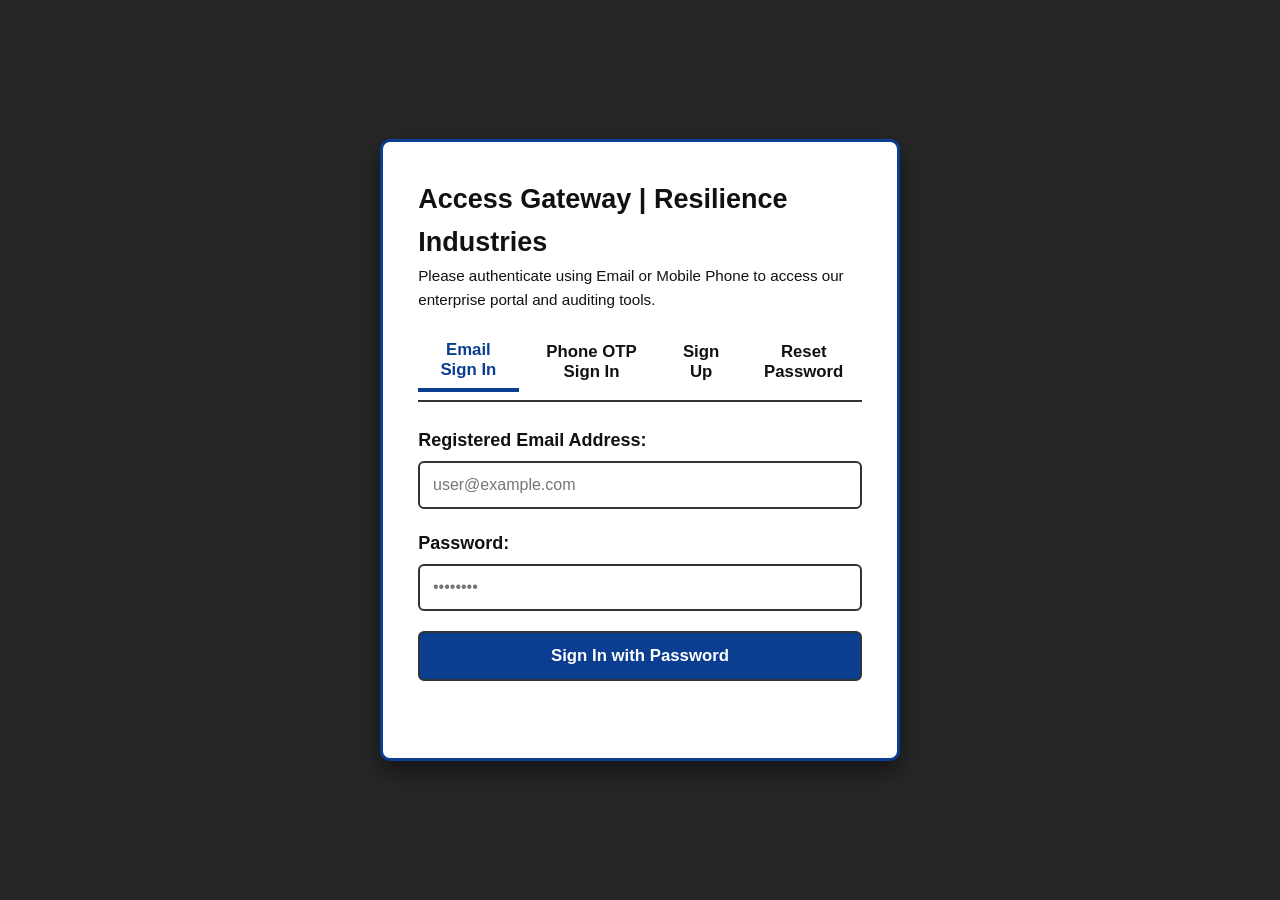
==== commit f77cfbd0: "Refactor input fields and improve accessibility Updated labels and placeholders for input fields, im" ====
--- a/index.html
+++ b/index.html
@@ -83,11 +83,12 @@
   <!-- Master External JavaScript Engine (0% Inline JS) -->
   <script type="module" src="script.js" defer></script>
 </head>
-<body>
-
-  <!-- Skip Links -->
+<body id="top-of-page">
+
+  <!-- Skip Navigation Links -->
   <a href="#main-content" class="skip-link">Skip to Main Content</a>
   <a href="#main-navigation" class="skip-link">Skip to Navigation Menu</a>
+  <a href="#bottom-of-page" class="skip-link">Go to Bottom of Page</a>
 
   <!-- Invisible Container for Firebase Phone reCAPTCHA -->
   <div id="recaptcha-container"></div>
@@ -110,7 +111,7 @@
       <form id="form-login-email-tab" role="tabpanel" aria-labelledby="tab-btn-login-email" onsubmit="handleUserEmailLogin(event)">
         <div class="form-field">
           <label for="auth-login-email">Registered Email Address:</label>
-          <input type="email" id="auth-login-email" class="form-control" required autocomplete="email" placeholder="name@domain.com">
+          <input type="email" id="auth-login-email" class="form-control" required autocomplete="email" placeholder="user@example.com">
         </div>
         <div class="form-field">
           <label for="auth-login-pass">Password:</label>
@@ -121,10 +122,18 @@
 
       <!-- Tab 2: Phone Number + SMS OTP Login -->
       <form id="form-login-phone-tab" role="tabpanel" aria-labelledby="tab-btn-login-phone" style="display: none;" onsubmit="handleUserPhoneLogin(event)">
-        <div class="form-field">
-          <label for="auth-login-phone">Mobile Number (with +91):</label>
-          <input type="tel" id="auth-login-phone" class="form-control" placeholder="+91 8434721287" required>
-        </div>
+        <label for="auth-login-phone-number">Mobile Phone Number:</label>
+        <div style="display: flex; gap: 0.5rem; margin-bottom: 1.25rem;">
+          <select id="auth-login-country-code" class="form-control" style="max-width: 130px;" aria-label="Country Code">
+            <option value="+91" selected>India (+91)</option>
+            <option value="+1">USA / CAN (+1)</option>
+            <option value="+44">UK (+44)</option>
+            <option value="+971">UAE (+971)</option>
+            <option value="+61">Australia (+61)</option>
+          </select>
+          <input type="tel" id="auth-login-phone-number" class="form-control" pattern="[0-9]{10}" maxlength="10" placeholder="9876543210" required aria-label="10 digit phone number">
+        </div>
+
         <button type="button" id="btn-send-login-otp" class="btn-ctrl" style="margin-bottom: 1rem; width: 100%;" onclick="requestLoginPhoneOTP()">
           Send Login SMS OTP
         </button>
@@ -138,7 +147,7 @@
         </div>
       </form>
 
-      <!-- Tab 3: Detailed Sign Up Form with Dual Verification -->
+      <!-- Tab 3: Sign Up Form with Consent & Step-by-Step Verification -->
       <form id="form-signup-tab" role="tabpanel" aria-labelledby="tab-btn-signup" style="display: none;" onsubmit="handleUserSignUp(event)">
         <div class="form-field">
           <label for="auth-signup-name">Full Name:</label>
@@ -147,7 +156,7 @@
         <div style="display: flex; gap: 1rem;">
           <div class="form-field" style="flex: 1;">
             <label for="auth-signup-age">Age:</label>
-            <input type="number" id="auth-signup-age" class="form-control" required min="10" max="120" placeholder="24">
+            <input type="number" id="auth-signup-age" class="form-control" required min="10" max="120" placeholder="25">
           </div>
           <div class="form-field" style="flex: 1;">
             <label for="auth-signup-gender">Gender:</label>
@@ -160,13 +169,22 @@
             </select>
           </div>
         </div>
-        <div class="form-field">
-          <label for="auth-signup-phone">Mobile Number (with +91):</label>
-          <input type="tel" id="auth-signup-phone" class="form-control" required placeholder="+91 8434721287">
-        </div>
+
+        <label for="auth-signup-phone-number">Mobile Phone Number:</label>
+        <div style="display: flex; gap: 0.5rem; margin-bottom: 1.25rem;">
+          <select id="auth-signup-country-code" class="form-control" style="max-width: 130px;" aria-label="Country Code">
+            <option value="+91" selected>India (+91)</option>
+            <option value="+1">USA / CAN (+1)</option>
+            <option value="+44">UK (+44)</option>
+            <option value="+971">UAE (+971)</option>
+            <option value="+61">Australia (+61)</option>
+          </select>
+          <input type="tel" id="auth-signup-phone-number" class="form-control" pattern="[0-9]{10}" maxlength="10" placeholder="9876543210" required aria-label="10 digit phone number">
+        </div>
+
         <div class="form-field">
           <label for="auth-signup-email">Official Email Address:</label>
-          <input type="email" id="auth-signup-email" class="form-control" required autocomplete="email" placeholder="name@domain.com">
+          <input type="email" id="auth-signup-email" class="form-control" required autocomplete="email" placeholder="user@example.com">
         </div>
         <div class="form-field">
           <label for="auth-signup-pass">Create Password:</label>
@@ -176,9 +194,22 @@
           <label for="auth-signup-confirm">Confirm Password:</label>
           <input type="password" id="auth-signup-confirm" class="form-control" required autocomplete="new-password" placeholder="Re-enter password">
         </div>
+
+        <!-- Mandatory Declaration Checkbox -->
+        <div class="form-field" style="margin: 1.2rem 0; background: var(--surface-color); padding: 0.8rem; border: 1px solid var(--border-color); border-radius: 6px;">
+          <label style="display: flex; align-items: flex-start; gap: 0.6rem; font-weight: normal; font-size: 0.95rem; cursor: pointer;">
+            <input type="checkbox" id="auth-signup-declaration" required style="margin-top: 0.25rem; width: 1.2rem; height: 1.2rem;">
+            <span>
+              I hereby declare that I have read and agree to the 
+              <a href="terms.html" target="_blank" rel="noopener noreferrer" style="color: var(--primary-color); font-weight: bold;">Terms of Use</a>, 
+              <a href="privacy-policy.html" target="_blank" rel="noopener noreferrer" style="color: var(--primary-color); font-weight: bold;">Privacy Policy</a>, and 
+              <a href="refund-policy.html" target="_blank" rel="noopener noreferrer" style="color: var(--primary-color); font-weight: bold;">Refund Policy</a>.
+            </span>
+          </label>
+        </div>
         
         <button type="button" id="btn-send-signup-otp" class="btn-ctrl" style="margin-bottom: 1rem; width: 100%;" onclick="requestSignupPhoneOTP()">
-          Send Phone Verification OTP
+          1. Send Phone Verification OTP
         </button>
 
         <div id="signup-otp-group" style="display: none;">
@@ -186,7 +217,9 @@
             <label for="auth-signup-otp">Enter 6-Digit SMS OTP Received on Phone:</label>
             <input type="text" id="auth-signup-otp" class="form-control" maxlength="6" placeholder="123456">
           </div>
-          <button type="submit" class="btn-primary" style="width: 100%;">Verify Phone, Create Account & Send Email Link</button>
+          <button type="submit" class="btn-primary" style="width: 100%;">
+            2. Verify Phone & Send Email Verification Link
+          </button>
         </div>
       </form>
 
@@ -194,7 +227,7 @@
       <form id="form-reset-tab" role="tabpanel" aria-labelledby="tab-btn-reset" style="display: none;" onsubmit="handlePasswordReset(event)">
         <div class="form-field">
           <label for="auth-reset-email">Registered Email Address:</label>
-          <input type="email" id="auth-reset-email" class="form-control" required autocomplete="email" placeholder="name@domain.com">
+          <input type="email" id="auth-reset-email" class="form-control" required autocomplete="email" placeholder="user@example.com">
         </div>
         <button type="submit" class="btn-primary" style="width: 100%;">Dispatch Reset Link</button>
       </form>
@@ -206,6 +239,11 @@
 
   <!-- Main Website Wrapper (Rendered Only Upon Verified Session) -->
   <div id="main-site-wrapper" style="display: none;" aria-hidden="true">
+
+    <!-- Top Quick Navigation Control (Go to Bottom) -->
+    <div class="container" style="display: flex; justify-content: flex-end; padding-top: 0.5rem;">
+      <a href="#bottom-of-page" class="btn-ctrl" style="text-decoration: none; font-size: 0.85rem;">⬇ Go to Bottom</a>
+    </div>
 
     <!-- Banner Landmark -->
     <header role="banner">
@@ -383,9 +421,14 @@
     </main>
 
     <!-- Footer Landmark (Contentinfo & Public Web Analytics) -->
-    <footer role="contentinfo">
+    <footer id="bottom-of-page" role="contentinfo">
       <div class="container">
         
+        <!-- Bottom Quick Navigation Control (Back to Top) -->
+        <div style="display: flex; justify-content: flex-end; margin-bottom: 1.5rem;">
+          <a href="#top-of-page" class="btn-ctrl" style="text-decoration: none; font-size: 0.9rem;">⬆ Back to Top</a>
+        </div>
+
         <div class="footer-grid">
           
           <!-- Real-Time Public Analytics -->
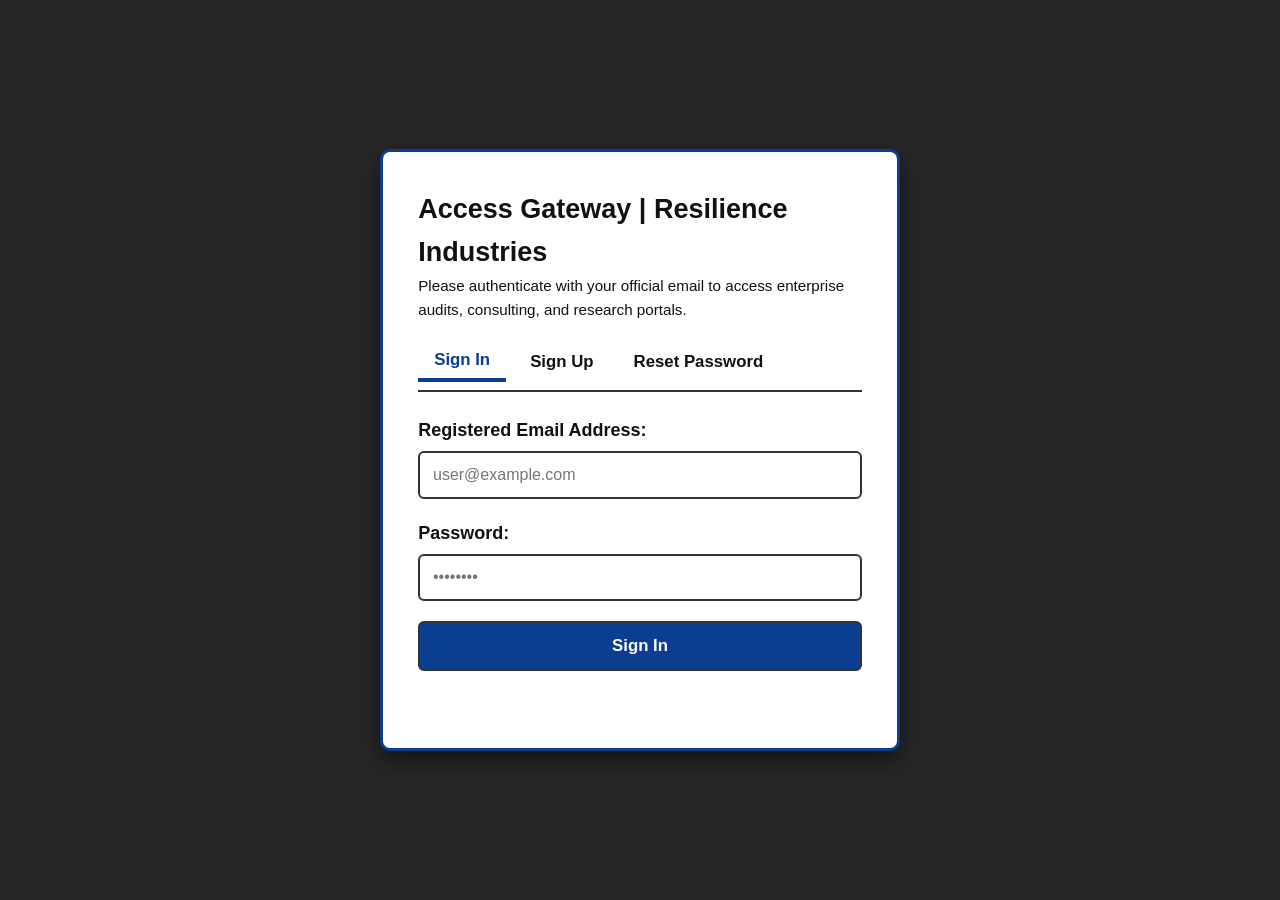
==== commit c7863f4f: "Refactor authentication forms and update labels Updated authentication modal and forms to enhance cl" ====
--- a/index.html
+++ b/index.html
@@ -85,24 +85,15 @@
 </head>
 <body id="top-of-page">
 
-  <!-- Skip Navigation Links -->
-  <a href="#main-content" class="skip-link">Skip to Main Content</a>
-  <a href="#main-navigation" class="skip-link">Skip to Navigation Menu</a>
-  <a href="#bottom-of-page" class="skip-link">Go to Bottom of Page</a>
-
-  <!-- Invisible Container for Firebase Phone reCAPTCHA -->
-  <div id="recaptcha-container"></div>
-
-  <!-- Mandatory Authentication Wall Modal -->
+  <!-- Mandatory Authentication Wall Modal (Strict Zero-Preview Lock) -->
   <div id="auth-gate-modal" class="auth-gate-overlay" role="dialog" aria-modal="true" aria-labelledby="auth-modal-title">
     <div class="auth-gate-box">
       <h2 id="auth-modal-title">Access Gateway | Resilience Industries</h2>
-      <p style="margin-bottom: 1.2rem; font-size: 0.95rem;">Please authenticate using Email or Mobile Phone to access our enterprise portal and auditing tools.</p>
+      <p style="margin-bottom: 1.2rem; font-size: 0.95rem;">Please authenticate with your official email to access enterprise audits, consulting, and research portals.</p>
       
       <!-- Authentication Tabs -->
       <div class="auth-tabs" role="tablist" aria-label="Authentication Methods">
-        <button id="tab-btn-login-email" class="auth-tab-btn" role="tab" aria-selected="true" aria-controls="form-login-email-tab" onclick="switchAuthTab('login-email')">Email Sign In</button>
-        <button id="tab-btn-login-phone" class="auth-tab-btn" role="tab" aria-selected="false" aria-controls="form-login-phone-tab" onclick="switchAuthTab('login-phone')">Phone OTP Sign In</button>
+        <button id="tab-btn-login-email" class="auth-tab-btn" role="tab" aria-selected="true" aria-controls="form-login-email-tab" onclick="switchAuthTab('login-email')">Sign In</button>
         <button id="tab-btn-signup" class="auth-tab-btn" role="tab" aria-selected="false" aria-controls="form-signup-tab" onclick="switchAuthTab('signup')">Sign Up</button>
         <button id="tab-btn-reset" class="auth-tab-btn" role="tab" aria-selected="false" aria-controls="form-reset-tab" onclick="switchAuthTab('reset')">Reset Password</button>
       </div>
@@ -117,37 +108,10 @@
           <label for="auth-login-pass">Password:</label>
           <input type="password" id="auth-login-pass" class="form-control" required autocomplete="current-password" placeholder="••••••••">
         </div>
-        <button type="submit" class="btn-primary" style="width: 100%;">Sign In with Password</button>
+        <button type="submit" class="btn-primary" style="width: 100%;">Sign In</button>
       </form>
 
-      <!-- Tab 2: Phone Number + SMS OTP Login -->
-      <form id="form-login-phone-tab" role="tabpanel" aria-labelledby="tab-btn-login-phone" style="display: none;" onsubmit="handleUserPhoneLogin(event)">
-        <label for="auth-login-phone-number">Mobile Phone Number:</label>
-        <div style="display: flex; gap: 0.5rem; margin-bottom: 1.25rem;">
-          <select id="auth-login-country-code" class="form-control" style="max-width: 130px;" aria-label="Country Code">
-            <option value="+91" selected>India (+91)</option>
-            <option value="+1">USA / CAN (+1)</option>
-            <option value="+44">UK (+44)</option>
-            <option value="+971">UAE (+971)</option>
-            <option value="+61">Australia (+61)</option>
-          </select>
-          <input type="tel" id="auth-login-phone-number" class="form-control" pattern="[0-9]{10}" maxlength="10" placeholder="9876543210" required aria-label="10 digit phone number">
-        </div>
-
-        <button type="button" id="btn-send-login-otp" class="btn-ctrl" style="margin-bottom: 1rem; width: 100%;" onclick="requestLoginPhoneOTP()">
-          Send Login SMS OTP
-        </button>
-
-        <div id="login-otp-group" style="display: none;">
-          <div class="form-field">
-            <label for="auth-login-otp">Enter 6-Digit SMS OTP:</label>
-            <input type="text" id="auth-login-otp" class="form-control" maxlength="6" placeholder="123456">
-          </div>
-          <button type="submit" class="btn-primary" style="width: 100%;">Verify OTP & Sign In</button>
-        </div>
-      </form>
-
-      <!-- Tab 3: Sign Up Form with Consent & Step-by-Step Verification -->
+      <!-- Tab 2: Sign Up Form (Country Dropdown Included, Phone Input Removed) -->
       <form id="form-signup-tab" role="tabpanel" aria-labelledby="tab-btn-signup" style="display: none;" onsubmit="handleUserSignUp(event)">
         <div class="form-field">
           <label for="auth-signup-name">Full Name:</label>
@@ -170,16 +134,19 @@
           </div>
         </div>
 
-        <label for="auth-signup-phone-number">Mobile Phone Number:</label>
-        <div style="display: flex; gap: 0.5rem; margin-bottom: 1.25rem;">
-          <select id="auth-signup-country-code" class="form-control" style="max-width: 130px;" aria-label="Country Code">
-            <option value="+91" selected>India (+91)</option>
-            <option value="+1">USA / CAN (+1)</option>
-            <option value="+44">UK (+44)</option>
-            <option value="+971">UAE (+971)</option>
-            <option value="+61">Australia (+61)</option>
+        <div class="form-field">
+          <label for="auth-signup-country">Country of Residence:</label>
+          <select id="auth-signup-country" class="form-control" required>
+            <option value="India" selected>India</option>
+            <option value="United States">United States</option>
+            <option value="United Kingdom">United Kingdom</option>
+            <option value="Canada">Canada</option>
+            <option value="Australia">Australia</option>
+            <option value="United Arab Emirates">United Arab Emirates</option>
+            <option value="Germany">Germany</option>
+            <option value="Singapore">Singapore</option>
+            <option value="Other">Other</option>
           </select>
-          <input type="tel" id="auth-signup-phone-number" class="form-control" pattern="[0-9]{10}" maxlength="10" placeholder="9876543210" required aria-label="10 digit phone number">
         </div>
 
         <div class="form-field">
@@ -195,7 +162,7 @@
           <input type="password" id="auth-signup-confirm" class="form-control" required autocomplete="new-password" placeholder="Re-enter password">
         </div>
 
-        <!-- Mandatory Declaration Checkbox -->
+        <!-- Mandatory Declaration & Policy Agreement Checkbox -->
         <div class="form-field" style="margin: 1.2rem 0; background: var(--surface-color); padding: 0.8rem; border: 1px solid var(--border-color); border-radius: 6px;">
           <label style="display: flex; align-items: flex-start; gap: 0.6rem; font-weight: normal; font-size: 0.95rem; cursor: pointer;">
             <input type="checkbox" id="auth-signup-declaration" required style="margin-top: 0.25rem; width: 1.2rem; height: 1.2rem;">
@@ -208,22 +175,12 @@
           </label>
         </div>
         
-        <button type="button" id="btn-send-signup-otp" class="btn-ctrl" style="margin-bottom: 1rem; width: 100%;" onclick="requestSignupPhoneOTP()">
-          1. Send Phone Verification OTP
+        <button type="submit" class="btn-primary" style="width: 100%;">
+          Create Account & Send Verification Link
         </button>
-
-        <div id="signup-otp-group" style="display: none;">
-          <div class="form-field">
-            <label for="auth-signup-otp">Enter 6-Digit SMS OTP Received on Phone:</label>
-            <input type="text" id="auth-signup-otp" class="form-control" maxlength="6" placeholder="123456">
-          </div>
-          <button type="submit" class="btn-primary" style="width: 100%;">
-            2. Verify Phone & Send Email Verification Link
-          </button>
-        </div>
       </form>
 
-      <!-- Tab 4: Password Reset Form -->
+      <!-- Tab 3: Password Reset Form -->
       <form id="form-reset-tab" role="tabpanel" aria-labelledby="tab-btn-reset" style="display: none;" onsubmit="handlePasswordReset(event)">
         <div class="form-field">
           <label for="auth-reset-email">Registered Email Address:</label>
@@ -237,8 +194,13 @@
     </div>
   </div>
 
-  <!-- Main Website Wrapper (Rendered Only Upon Verified Session) -->
-  <div id="main-site-wrapper" style="display: none;" aria-hidden="true">
+  <!-- Main Website Wrapper (Strictly Hidden with No Preview Until Verified Session) -->
+  <div id="main-site-wrapper" style="display: none !important; visibility: hidden;" aria-hidden="true">
+
+    <!-- Skip Navigation Links -->
+    <a href="#main-content" class="skip-link">Skip to Main Content</a>
+    <a href="#main-navigation" class="skip-link">Skip to Navigation Menu</a>
+    <a href="#bottom-of-page" class="skip-link">Go to Bottom of Page</a>
 
     <!-- Top Quick Navigation Control (Go to Bottom) -->
     <div class="container" style="display: flex; justify-content: flex-end; padding-top: 0.5rem;">
